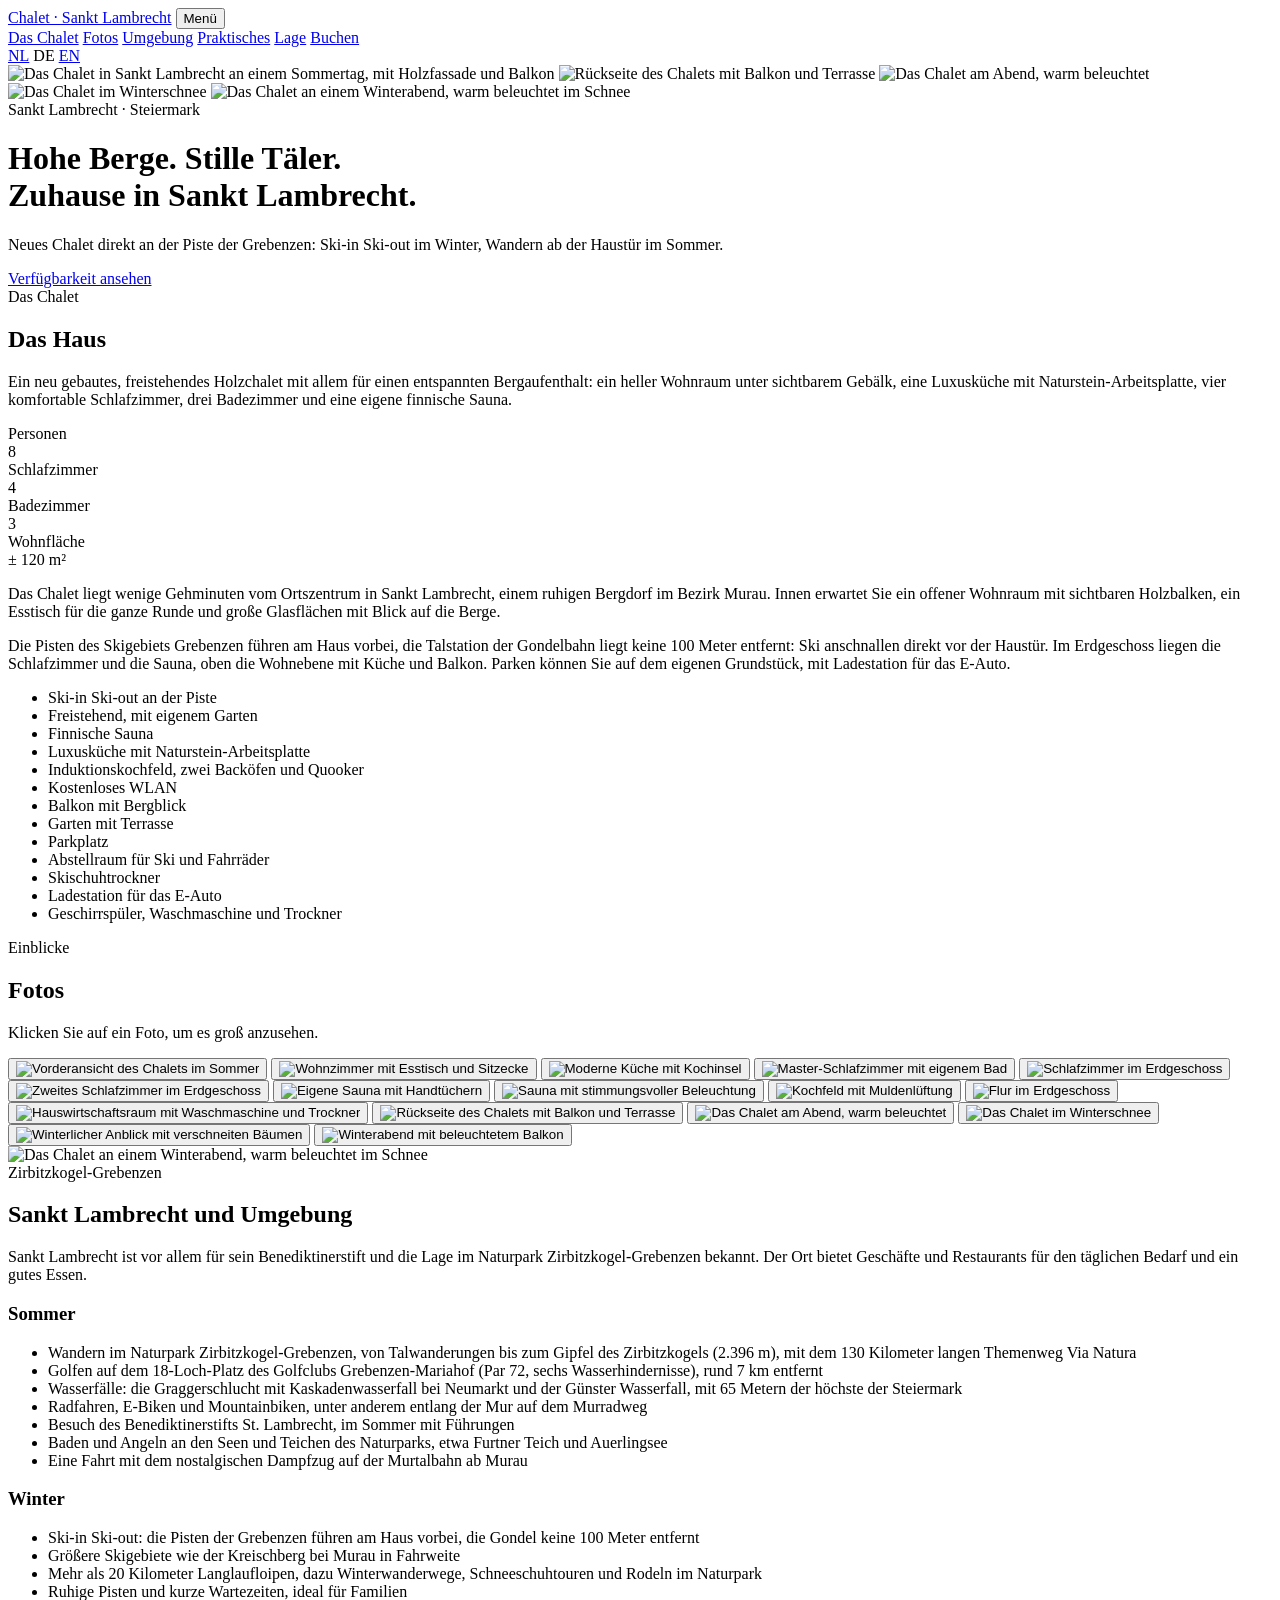
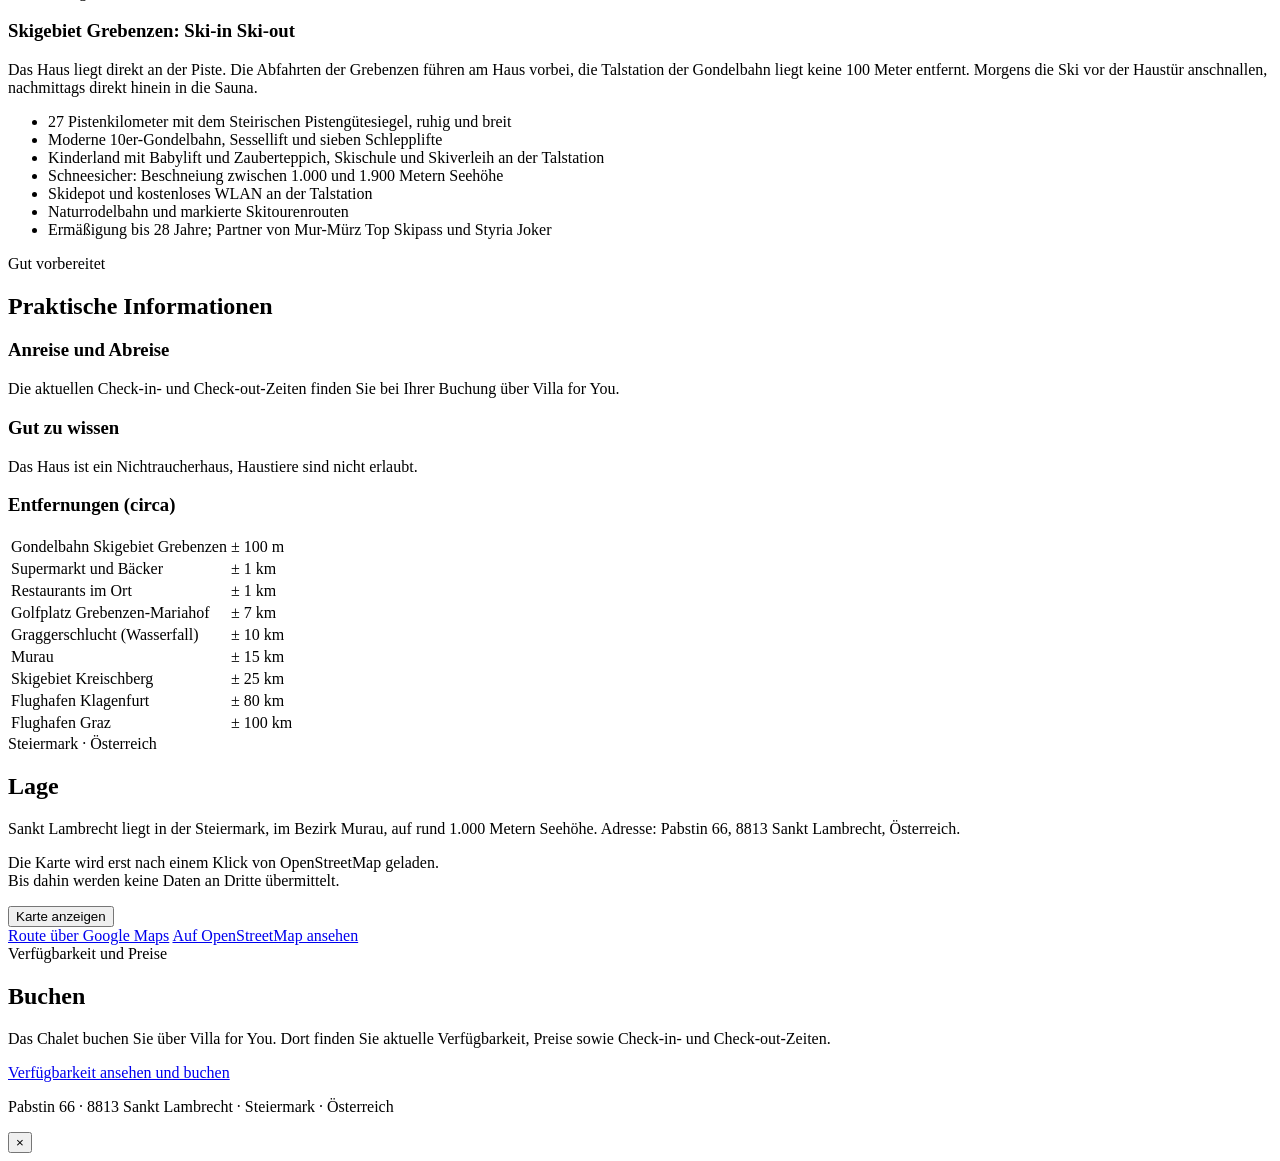
==== de.html @ c9d805e6 "Add files via upload" ====
<!DOCTYPE html>
<html lang="de">
<head>
<meta charset="UTF-8">
<meta name="viewport" content="width=device-width, initial-scale=1.0">
<title>Ferienchalet in Sankt Lambrecht – Steiermark, Österreich</title>
<meta name="description" content="Neues freistehendes Chalet für 8 Personen in Sankt Lambrecht, mit finnischer Sauna und Ski-in Ski-out am Skigebiet Grebenzen. Fotos ansehen und buchen.">
<!-- Vervang bij livegang de relatieve hreflang-URL's door volledige URL's, bijv. https://www.jouwdomein.nl/index.html -->
<link rel="alternate" hreflang="nl" href="index.html">
<link rel="alternate" hreflang="de" href="de.html">
<link rel="alternate" hreflang="en" href="en.html">
<link rel="alternate" hreflang="x-default" href="index.html">
<link rel="icon" type="image/svg+xml" href="assets/img/favicon.svg">
<link rel="stylesheet" href="assets/style.css">
</head>
<body>

<header class="site-header">
  <div class="nav-bar">
    <a class="brand" href="#top">Chalet · Sankt Lambrecht</a>
    <button class="menu-toggle" aria-expanded="false" aria-controls="hoofdnav" aria-label="Menü">Menü</button>
    <nav class="main-nav" id="hoofdnav">
      <a href="#woning">Das Chalet</a>
      <a href="#fotos">Fotos</a>
      <a href="#omgeving">Umgebung</a>
      <a href="#praktisch">Praktisches</a>
      <a href="#locatie">Lage</a>
      <a href="#contact">Buchen</a>
      <div class="lang-switch" role="group" aria-label="Sprachauswahl">
        <a href="index.html" lang="nl" hreflang="nl">NL</a>
        <span aria-current="page">DE</span>
        <a href="en.html" lang="en" hreflang="en">EN</a>
      </div>
    </nav>
  </div>
</header>

<div class="hero" id="top">
  <div class="hero-slides">
    <img class="hero-img actief" src="assets/img/hero.jpg" alt="Das Chalet in Sankt Lambrecht an einem Sommertag, mit Holzfassade und Balkon">
    <img class="hero-img" src="assets/img/aanzicht-3.jpg" alt="Rückseite des Chalets mit Balkon und Terrasse" loading="lazy">
    <img class="hero-img" src="assets/img/aanzicht-nacht-2.jpg" alt="Das Chalet am Abend, warm beleuchtet" loading="lazy">
    <img class="hero-img" src="assets/img/winter-dag-2.jpg" alt="Das Chalet im Winterschnee" loading="lazy">
    <img class="hero-img" src="assets/img/winter-nacht-2.jpg" alt="Das Chalet an einem Winterabend, warm beleuchtet im Schnee" loading="lazy">
  </div>
  <div class="hero-overlay">
    <div class="inner">
      <span class="eyebrow">Sankt Lambrecht · Steiermark</span>
      <h1>Hohe Berge. Stille Täler.<br>Zuhause in Sankt Lambrecht.</h1>
      <p>Neues Chalet direkt an der Piste der Grebenzen: Ski-in Ski-out im Winter, Wandern ab der Haustür im Sommer.</p>
      <a class="knop" href="#contact">Verfügbarkeit ansehen</a>
    </div>
  </div>
</div>

<section id="woning">
  <div class="container">
    <span class="eyebrow">Das Chalet</span>
    <h2>Das Haus</h2>
    <p class="sectie-intro">Ein neu gebautes, freistehendes Holzchalet mit allem für einen entspannten Bergaufenthalt: ein heller Wohnraum unter sichtbarem Gebälk, eine Luxusküche mit Naturstein-Arbeitsplatte, vier komfortable Schlafzimmer, drei Badezimmer und eine eigene finnische Sauna.</p>

    <div class="kenmerken">
      <div class="kenmerk"><span class="label">Personen</span><div class="waarde">8</div></div>
      <div class="kenmerk"><span class="label">Schlafzimmer</span><div class="waarde">4</div></div>
      <div class="kenmerk"><span class="label">Badezimmer</span><div class="waarde">3</div></div>
      <div class="kenmerk"><span class="label">Wohnfläche</span><div class="waarde">± 120 m²</div></div>
    </div>

    <div class="twee-kolommen">
      <div>
        <p>Das Chalet liegt wenige Gehminuten vom Ortszentrum in Sankt Lambrecht, einem ruhigen Bergdorf im Bezirk Murau. Innen erwartet Sie ein offener Wohnraum mit sichtbaren Holzbalken, ein Esstisch für die ganze Runde und große Glasflächen mit Blick auf die Berge.</p>
        <p style="margin-top:14px;">Die Pisten des Skigebiets Grebenzen führen am Haus vorbei, die Talstation der Gondelbahn liegt keine 100 Meter entfernt: Ski anschnallen direkt vor der Haustür. Im Erdgeschoss liegen die Schlafzimmer und die Sauna, oben die Wohnebene mit Küche und Balkon. Parken können Sie auf dem eigenen Grundstück, mit Ladestation für das E-Auto.</p>
      </div>
      <div>
        <ul class="voorzieningen">
          <li>Ski-in Ski-out an der Piste</li>
          <li>Freistehend, mit eigenem Garten</li>
          <li>Finnische Sauna</li>
          <li>Luxusküche mit Naturstein-Arbeitsplatte</li>
          <li>Induktionskochfeld, zwei Backöfen und Quooker</li>
          <li>Kostenloses WLAN</li>
          <li>Balkon mit Bergblick</li>
          <li>Garten mit Terrasse</li>
          <li>Parkplatz</li>
          <li>Abstellraum für Ski und Fahrräder</li>
          <li>Skischuhtrockner</li>
          <li>Ladestation für das E-Auto</li>
          <li>Geschirrspüler, Waschmaschine und Trockner</li>
        </ul>
      </div>
    </div>
  </div>
</section>

<section id="fotos">
  <div class="container">
    <span class="eyebrow">Einblicke</span>
    <h2>Fotos</h2>
    <p class="sectie-intro">Klicken Sie auf ein Foto, um es groß anzusehen.</p>
    <div class="galerij">
      <button class="foto" type="button"><img src="assets/img/aanzicht-1.jpg" alt="Vorderansicht des Chalets im Sommer" loading="lazy"></button>
      <button class="foto" type="button"><img src="assets/img/woonkamer.jpg" alt="Wohnzimmer mit Esstisch und Sitzecke" loading="lazy"></button>
      <button class="foto" type="button"><img src="assets/img/keuken-1.jpg" alt="Moderne Küche mit Kochinsel" loading="lazy"></button>
      <button class="foto" type="button"><img src="assets/img/master-bedroom.jpg" alt="Master-Schlafzimmer mit eigenem Bad" loading="lazy"></button>
      <button class="foto" type="button"><img src="assets/img/slaapkamer-2.jpg" alt="Schlafzimmer im Erdgeschoss" loading="lazy"></button>
      <button class="foto" type="button"><img src="assets/img/slaapkamer-4.jpg" alt="Zweites Schlafzimmer im Erdgeschoss" loading="lazy"></button>
      <button class="foto staand" type="button"><img src="assets/img/sauna-1.jpg" alt="Eigene Sauna mit Handtüchern" loading="lazy"></button>
      <button class="foto staand" type="button"><img src="assets/img/sauna-2.jpg" alt="Sauna mit stimmungsvoller Beleuchtung" loading="lazy"></button>
      <button class="foto" type="button"><img src="assets/img/keuken-2.jpg" alt="Kochfeld mit Muldenlüftung" loading="lazy"></button>
      <button class="foto staand" type="button"><img src="assets/img/hal.jpg" alt="Flur im Erdgeschoss" loading="lazy"></button>
      <button class="foto staand" type="button"><img src="assets/img/bijkeuken.jpg" alt="Hauswirtschaftsraum mit Waschmaschine und Trockner" loading="lazy"></button>
      <button class="foto" type="button"><img src="assets/img/aanzicht-3.jpg" alt="Rückseite des Chalets mit Balkon und Terrasse" loading="lazy"></button>
      <button class="foto" type="button"><img src="assets/img/aanzicht-nacht-2.jpg" alt="Das Chalet am Abend, warm beleuchtet" loading="lazy"></button>
      <button class="foto" type="button"><img src="assets/img/winter-dag-1.jpg" alt="Das Chalet im Winterschnee" loading="lazy"></button>
      <button class="foto" type="button"><img src="assets/img/winter-dag-2.jpg" alt="Winterlicher Anblick mit verschneiten Bäumen" loading="lazy"></button>
      <button class="foto" type="button"><img src="assets/img/winter-nacht-1.jpg" alt="Winterabend mit beleuchtetem Balkon" loading="lazy"></button>
    </div>
  </div>
</section>

<div class="fotoband">
  <img src="assets/img/winter-nacht-2.jpg" alt="Das Chalet an einem Winterabend, warm beleuchtet im Schnee" loading="lazy">
</div>

<section id="omgeving">
  <div class="container">
    <span class="eyebrow">Zirbitzkogel-Grebenzen</span>
    <h2>Sankt Lambrecht und Umgebung</h2>
    <p class="sectie-intro">Sankt Lambrecht ist vor allem für sein Benediktinerstift und die Lage im Naturpark Zirbitzkogel-Grebenzen bekannt. Der Ort bietet Geschäfte und Restaurants für den täglichen Bedarf und ein gutes Essen.</p>

    <div class="seizoenen">
      <div class="seizoen">
        <h3>Sommer</h3>
        <ul>
          <li>Wandern im Naturpark Zirbitzkogel-Grebenzen, von Talwanderungen bis zum Gipfel des Zirbitzkogels (2.396 m), mit dem 130 Kilometer langen Themenweg Via Natura</li>
          <li>Golfen auf dem 18-Loch-Platz des Golfclubs Grebenzen-Mariahof (Par 72, sechs Wasserhindernisse), rund 7 km entfernt</li>
          <li>Wasserfälle: die Graggerschlucht mit Kaskadenwasserfall bei Neumarkt und der Günster Wasserfall, mit 65 Metern der höchste der Steiermark</li>
          <li>Radfahren, E-Biken und Mountainbiken, unter anderem entlang der Mur auf dem Murradweg</li>
          <li>Besuch des Benediktinerstifts St. Lambrecht, im Sommer mit Führungen</li>
          <li>Baden und Angeln an den Seen und Teichen des Naturparks, etwa Furtner Teich und Auerlingsee</li>
          <li>Eine Fahrt mit dem nostalgischen Dampfzug auf der Murtalbahn ab Murau</li>
        </ul>
      </div>
      <div class="seizoen">
        <h3>Winter</h3>
        <ul>
          <li>Ski-in Ski-out: die Pisten der Grebenzen führen am Haus vorbei, die Gondel keine 100 Meter entfernt</li>
          <li>Größere Skigebiete wie der Kreischberg bei Murau in Fahrweite</li>
          <li>Mehr als 20 Kilometer Langlaufloipen, dazu Winterwanderwege, Schneeschuhtouren und Rodeln im Naturpark</li>
          <li>Ruhige Pisten und kurze Wartezeiten, ideal für Familien</li>
        </ul>
      </div>
      <div class="seizoen breed">
        <h3>Skigebiet Grebenzen: Ski-in Ski-out</h3>
        <p class="ski-intro">Das Haus liegt direkt an der Piste. Die Abfahrten der Grebenzen führen am Haus vorbei, die Talstation der Gondelbahn liegt keine 100 Meter entfernt. Morgens die Ski vor der Haustür anschnallen, nachmittags direkt hinein in die Sauna.</p>
        <ul>
          <li>27 Pistenkilometer mit dem Steirischen Pistengütesiegel, ruhig und breit</li>
          <li>Moderne 10er-Gondelbahn, Sessellift und sieben Schlepplifte</li>
          <li>Kinderland mit Babylift und Zauberteppich, Skischule und Skiverleih an der Talstation</li>
          <li>Schneesicher: Beschneiung zwischen 1.000 und 1.900 Metern Seehöhe</li>
          <li>Skidepot und kostenloses WLAN an der Talstation</li>
          <li>Naturrodelbahn und markierte Skitourenrouten</li>
          <li>Ermäßigung bis 28 Jahre; Partner von Mur-Mürz Top Skipass und Styria Joker</li>
        </ul>
      </div>
    </div>
  </div>
</section>

<section id="praktisch">
  <div class="container">
    <span class="eyebrow">Gut vorbereitet</span>
    <h2>Praktische Informationen</h2>

    <div class="twee-kolommen">
      <div>
        <div class="praktisch-blok">
          <h3>Anreise und Abreise</h3>
          <p>Die aktuellen Check-in- und Check-out-Zeiten finden Sie bei Ihrer Buchung über Villa for You.</p>
        </div>
        <div class="praktisch-blok">
          <h3>Gut zu wissen</h3>
          <p>Das Haus ist ein Nichtraucherhaus, Haustiere sind nicht erlaubt.</p>
        </div>
      </div>
      <div>
        <h3 class="afstanden-titel">Entfernungen (circa)</h3>
        <table class="afstanden">
          <tr><td>Gondelbahn Skigebiet Grebenzen</td><td>± 100 m</td></tr>
          <tr><td>Supermarkt und Bäcker</td><td>± 1 km</td></tr>
          <tr><td>Restaurants im Ort</td><td>± 1 km</td></tr>
          <tr><td>Golfplatz Grebenzen-Mariahof</td><td>± 7 km</td></tr>
          <tr><td>Graggerschlucht (Wasserfall)</td><td>± 10 km</td></tr>
          <tr><td>Murau</td><td>± 15 km</td></tr>
          <tr><td>Skigebiet Kreischberg</td><td>± 25 km</td></tr>
          <tr><td>Flughafen Klagenfurt</td><td>± 80 km</td></tr>
          <tr><td>Flughafen Graz</td><td>± 100 km</td></tr>
        </table>
      </div>
    </div>
  </div>
</section>

<section id="locatie">
  <div class="container">
    <span class="eyebrow">Steiermark · Österreich</span>
    <h2>Lage</h2>
    <p class="sectie-intro">Sankt Lambrecht liegt in der Steiermark, im Bezirk Murau, auf rund 1.000 Metern Seehöhe. Adresse: Pabstin 66, 8813 Sankt Lambrecht, Österreich.</p>
    <div class="kaart-wrap">
      <div class="kaart-placeholder">
        <p>Die Karte wird erst nach einem Klick von OpenStreetMap geladen.<br>Bis dahin werden keine Daten an Dritte übermittelt.</p>
        <button class="knop" id="laad-kaart" type="button">Karte anzeigen</button>
      </div>
    </div>
    <div class="route-links">
      <a href="https://www.google.com/maps/dir/?api=1&destination=Pabstin+66,+8813+Sankt+Lambrecht,+%C3%96sterreich" target="_blank" rel="noopener">Route über Google Maps</a>
      <a href="https://www.openstreetmap.org/?mlat=47.074375&mlon=14.313222#map=16/47.07437/14.31322" target="_blank" rel="noopener">Auf OpenStreetMap ansehen</a>
    </div>
  </div>
</section>

<section id="contact">
  <div class="container">
    <div class="contact-kaart">
      <div>
        <span class="eyebrow">Verfügbarkeit und Preise</span>
        <h2>Buchen</h2>
        <p style="margin-top:8px;">Das Chalet buchen Sie über Villa for You. Dort finden Sie aktuelle Verfügbarkeit, Preise sowie Check-in- und Check-out-Zeiten.</p>
      </div>
      <div class="boek-kolom">
        <a class="knop" href="http://www.villaforyou.com/ho-20108/AT.8813.41" target="_blank" rel="noopener">Verfügbarkeit ansehen und buchen</a>
      </div>
    </div>
  </div>
</section>

<footer>
  <div class="container">
    <p>Pabstin 66 · 8813 Sankt Lambrecht · Steiermark · Österreich</p>
  </div>
</footer>

<div class="lightbox" id="lightbox" role="dialog" aria-modal="true" aria-label="Fotoansicht">
  <button class="sluit" type="button" aria-label="Schließen">×</button>
  <img src="" alt="">
  <div class="bijschrift"></div>
</div>

<script src="assets/script.js"></script>
</body>
</html>
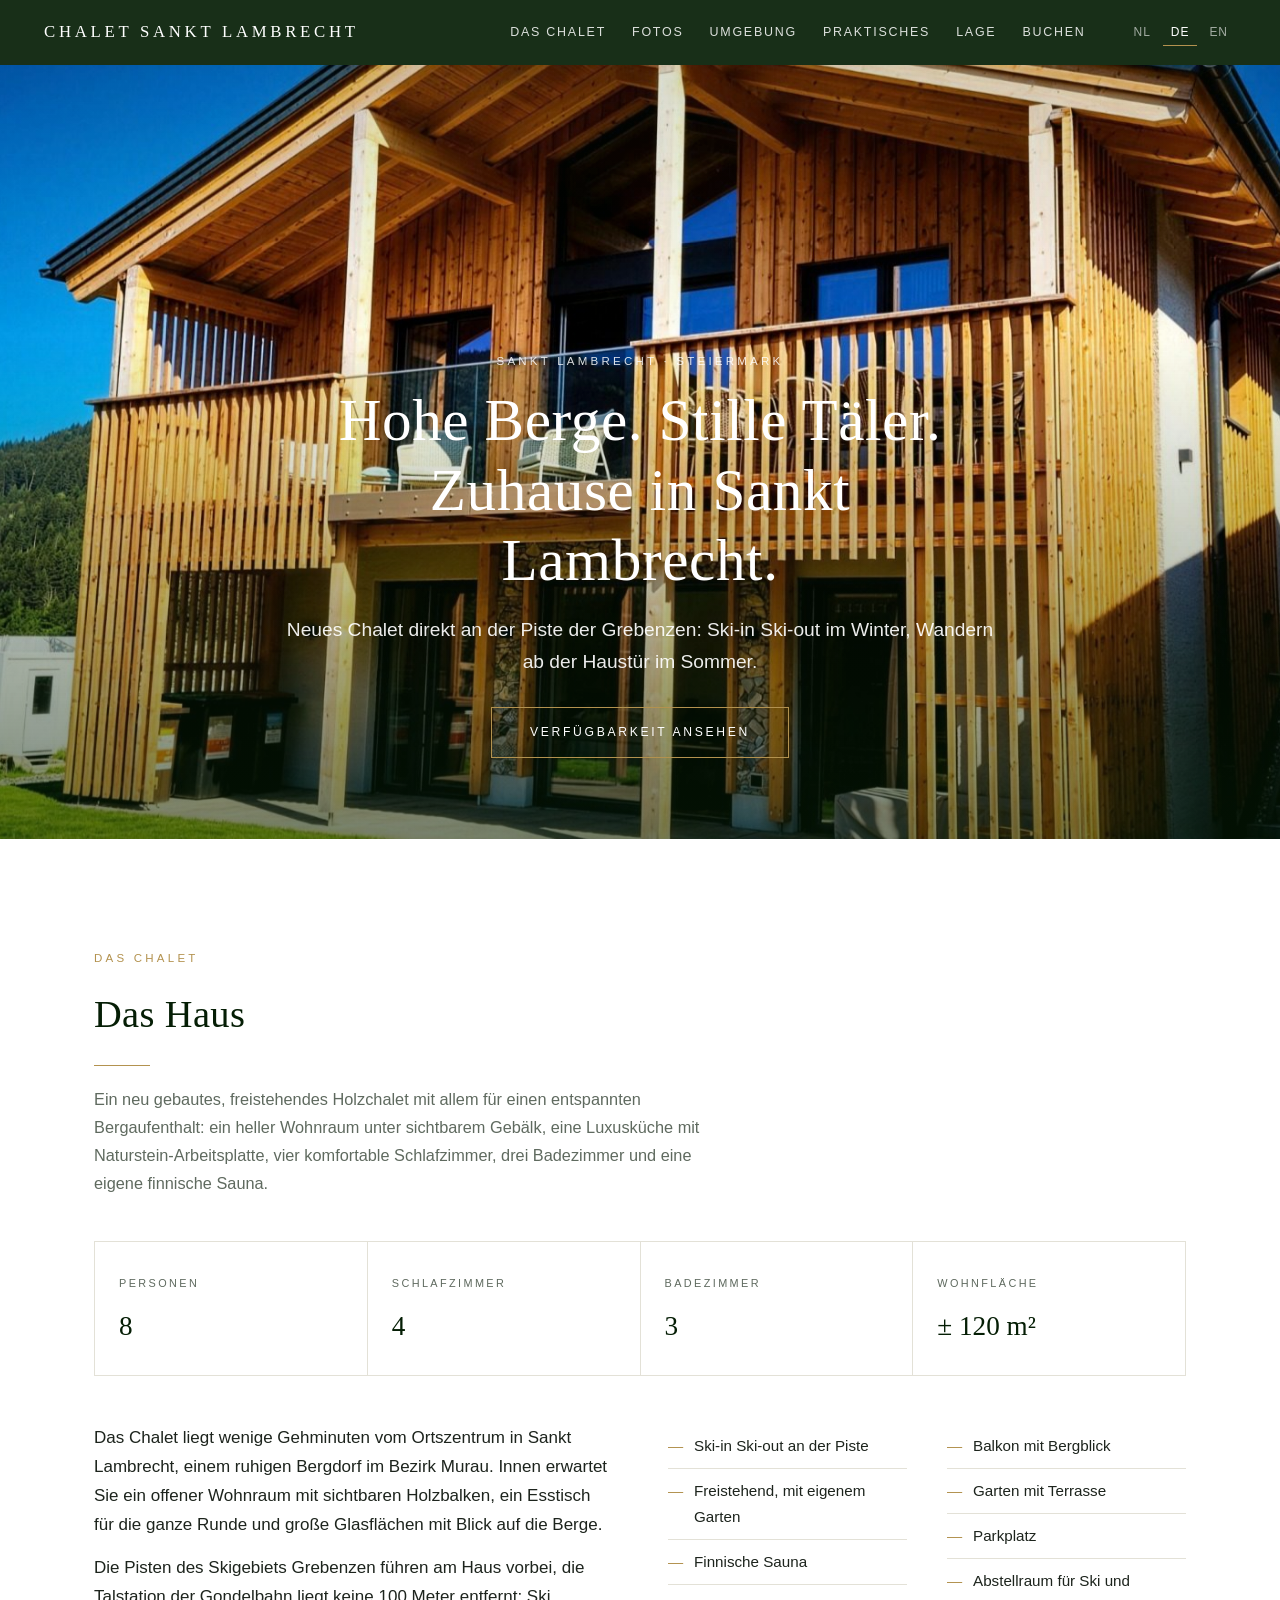
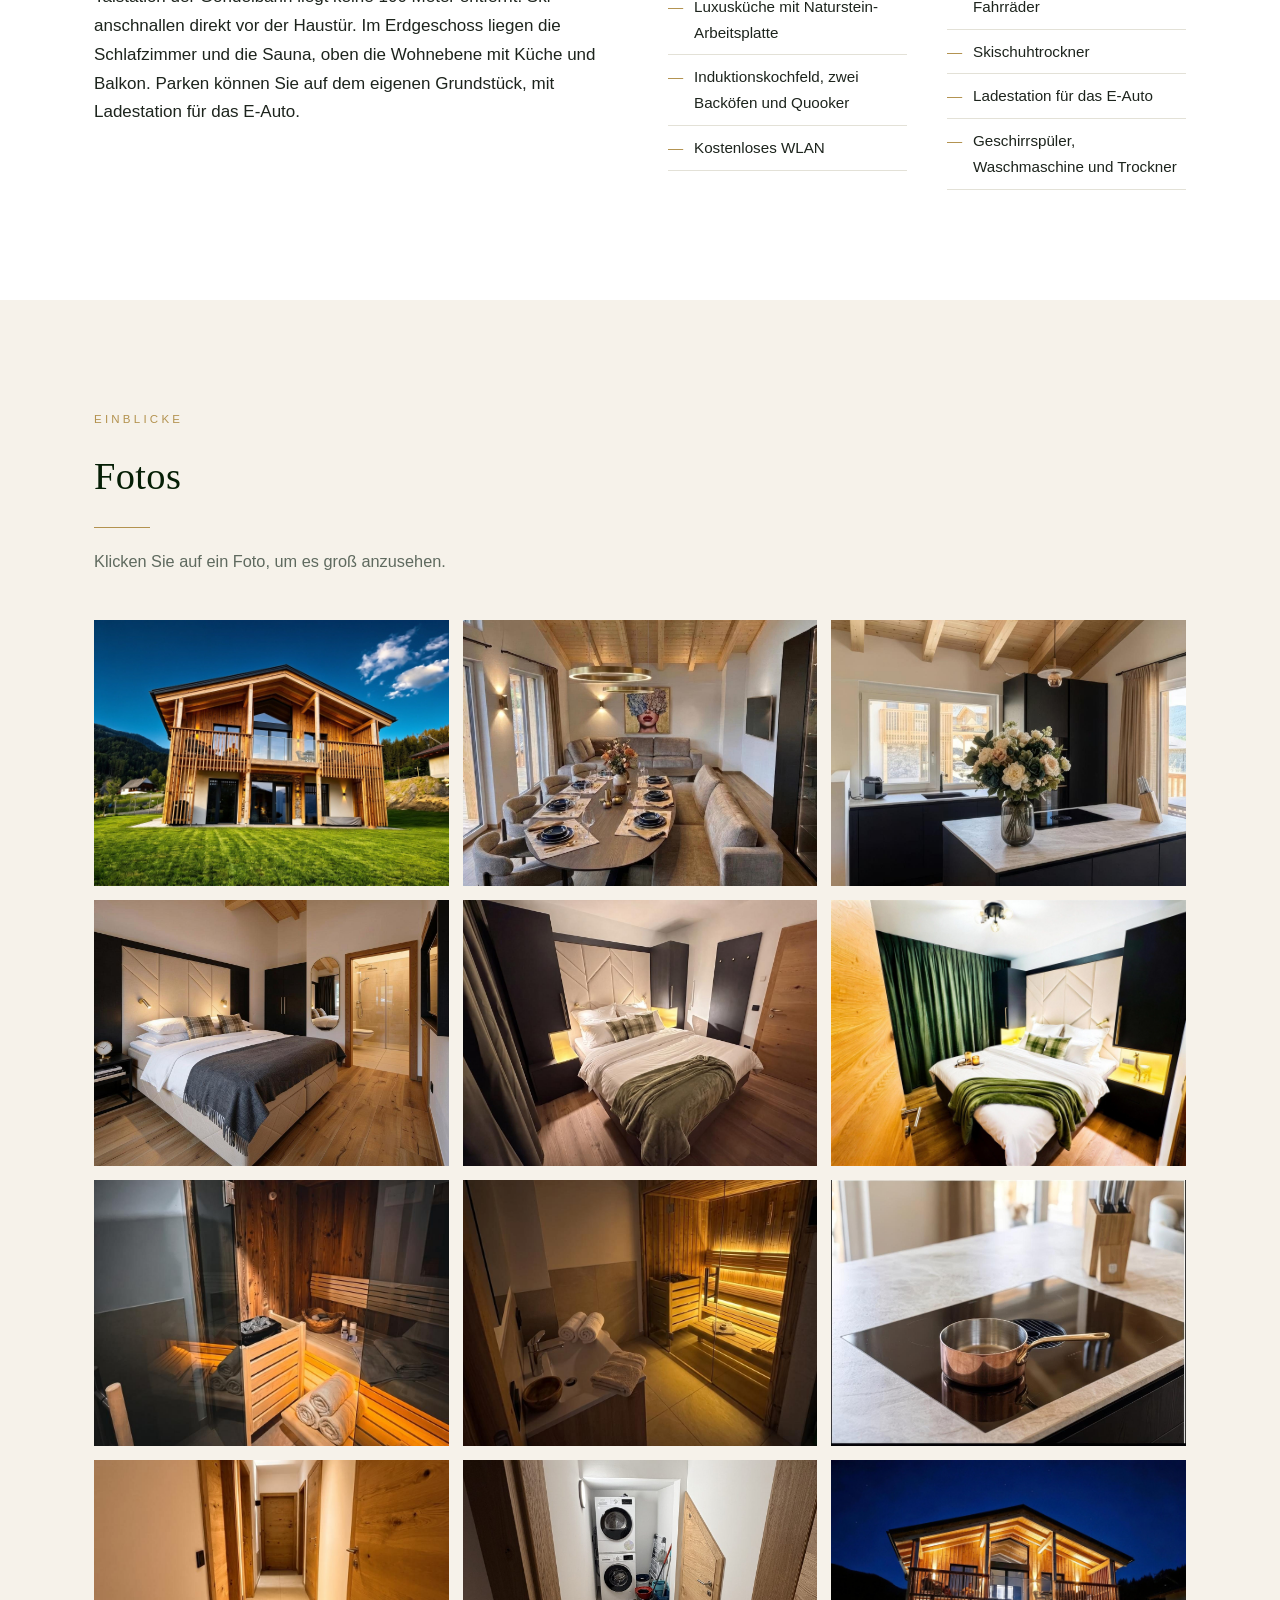
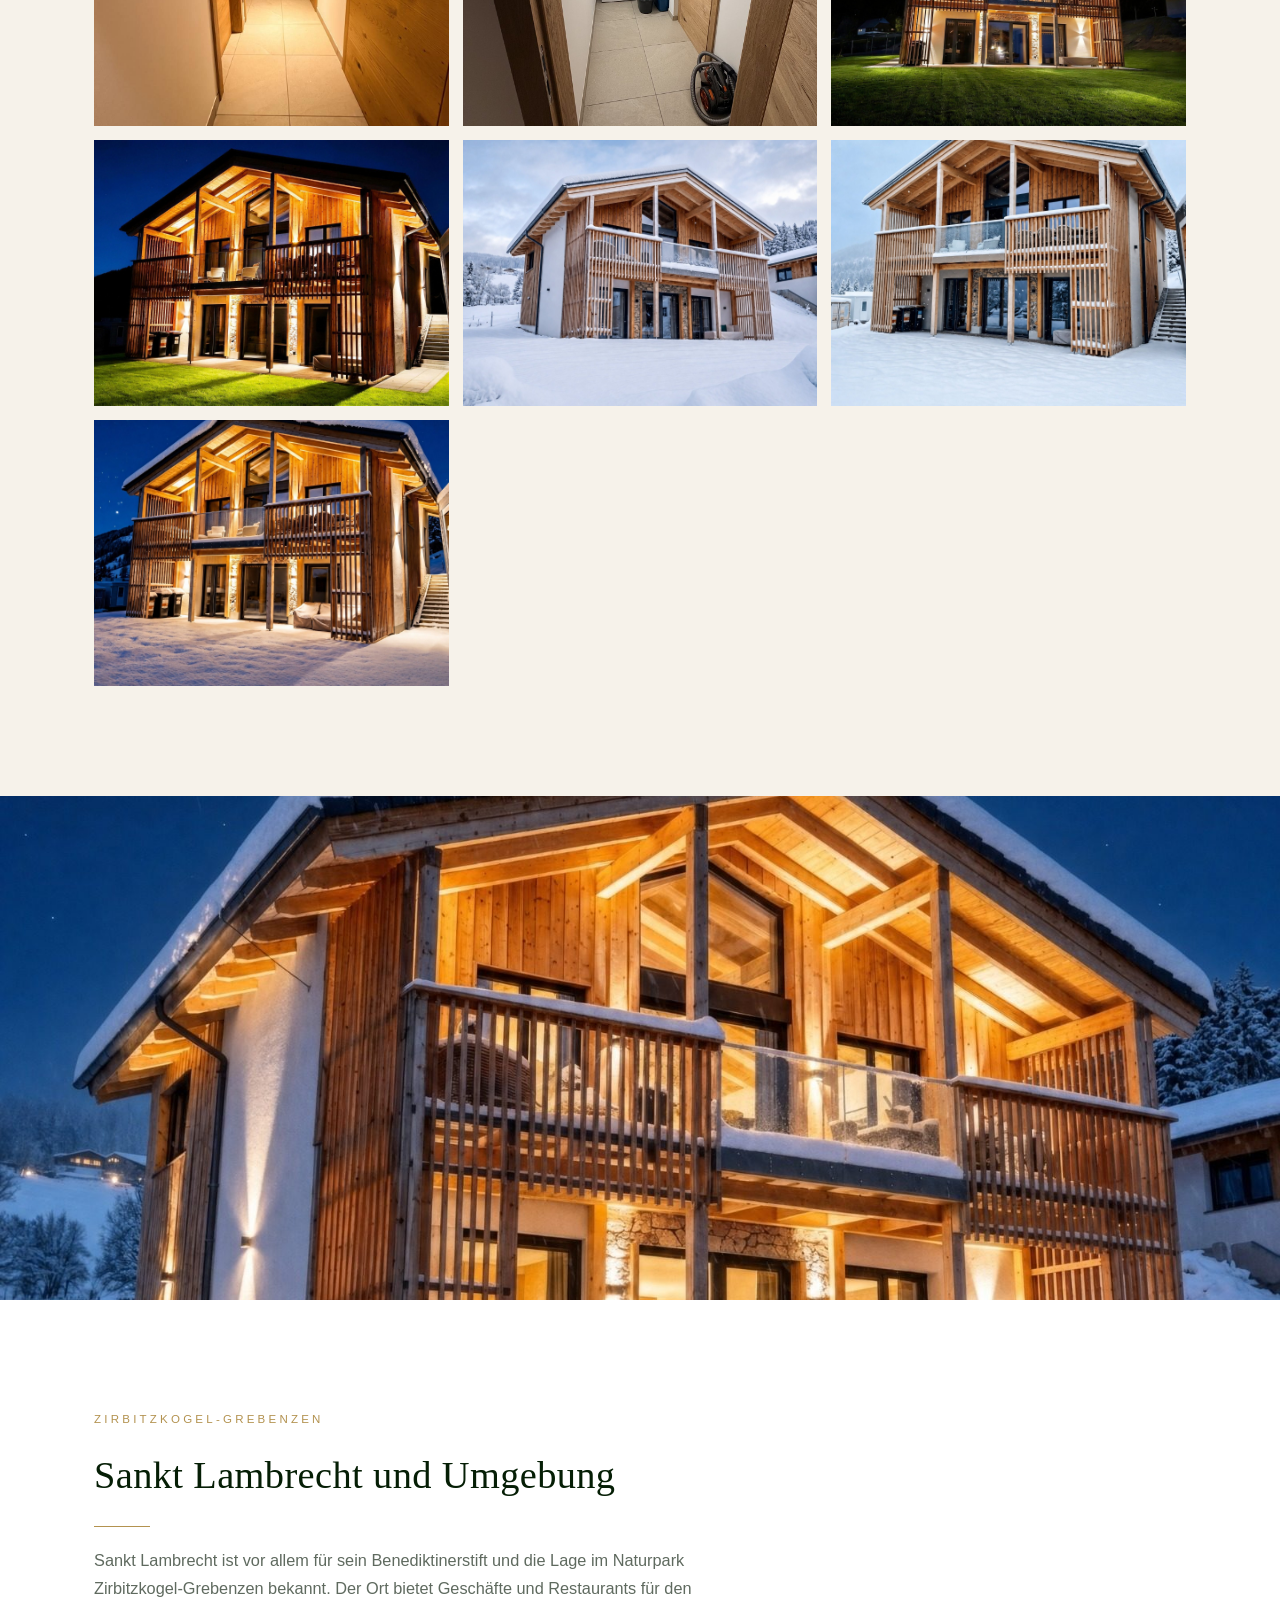
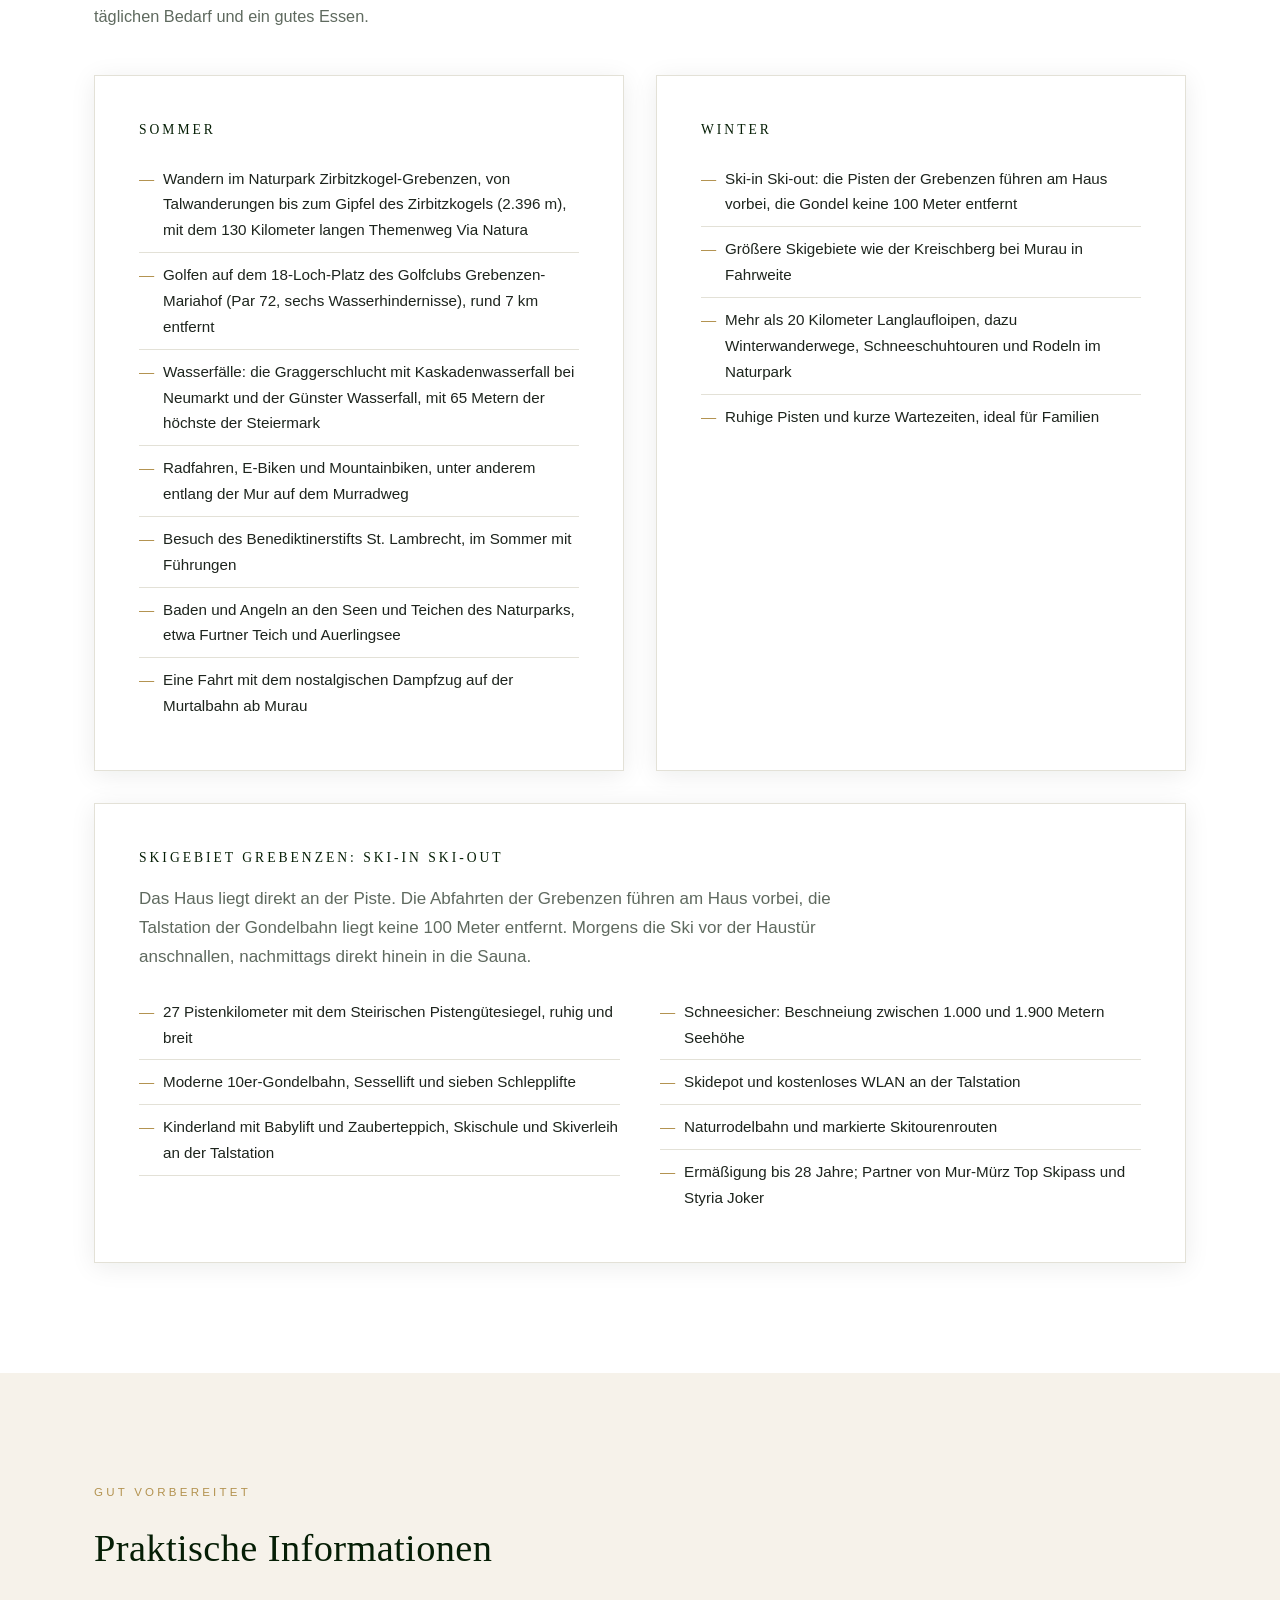
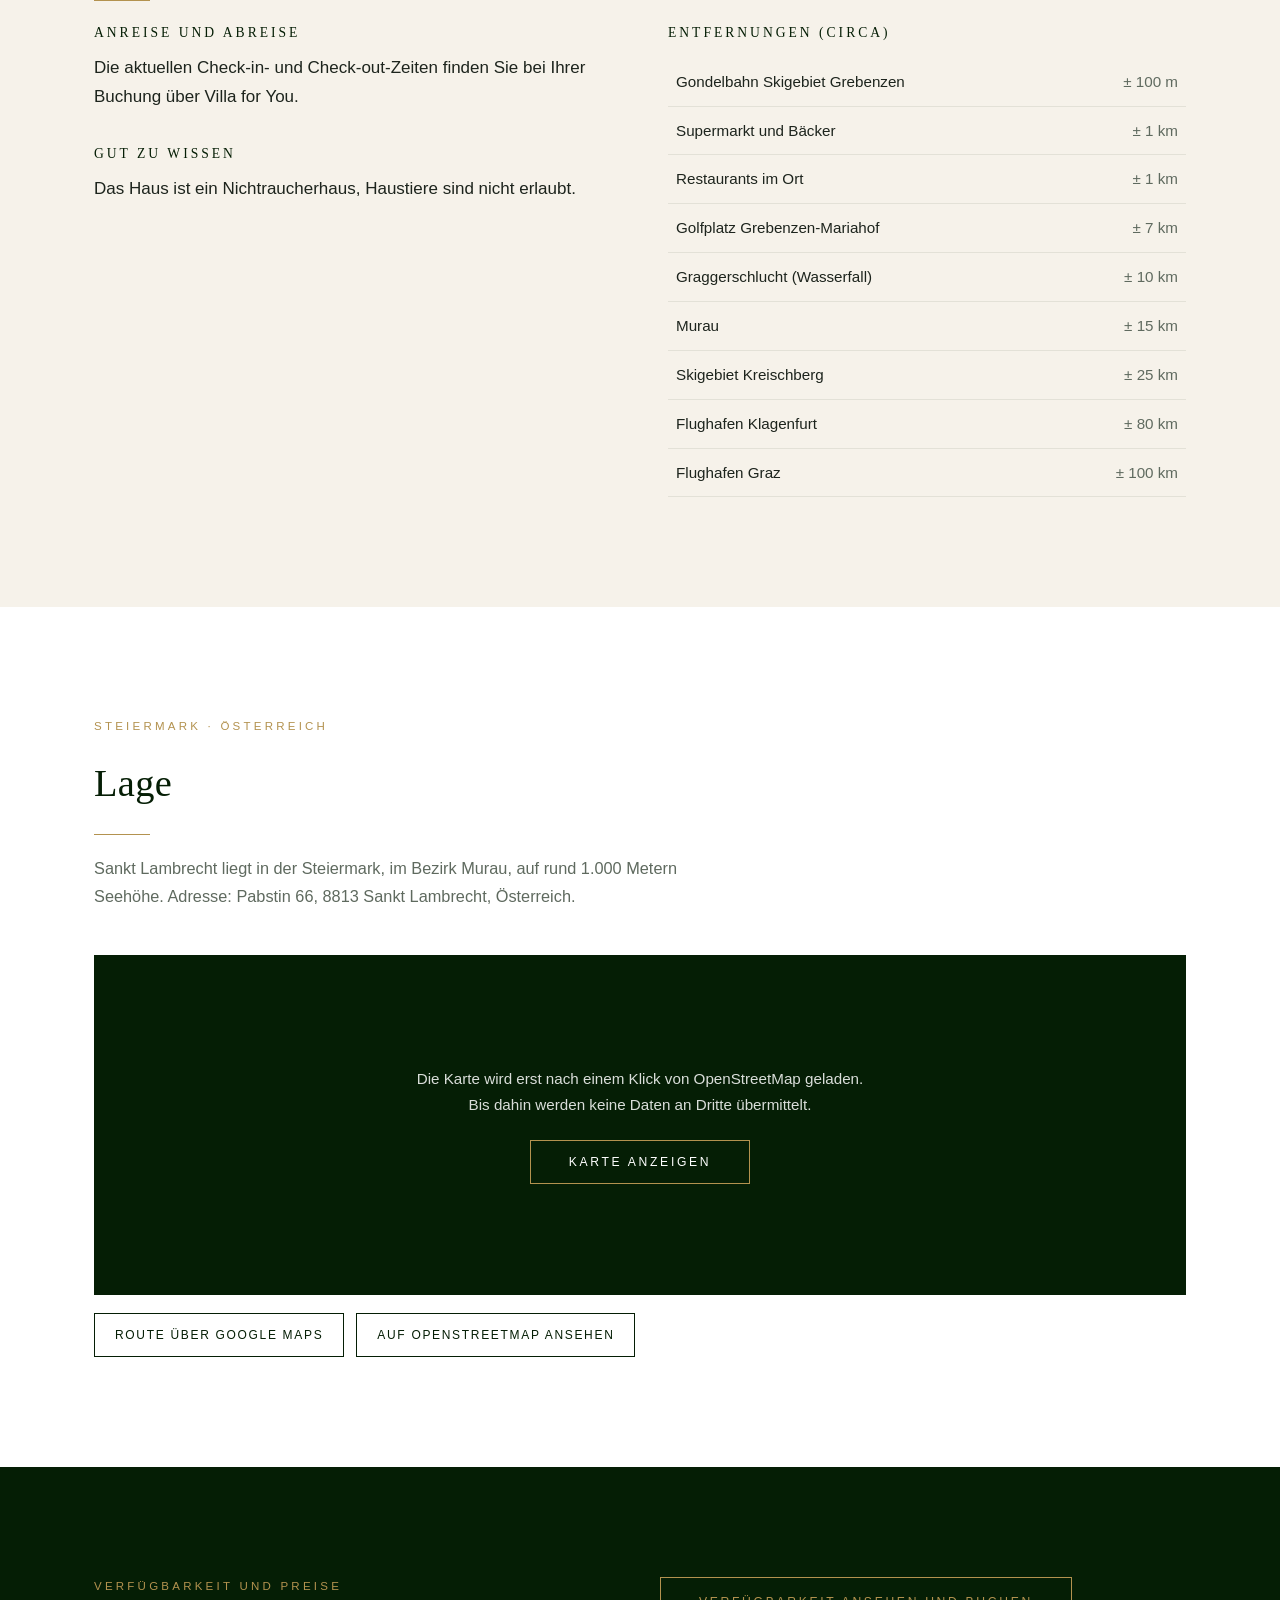
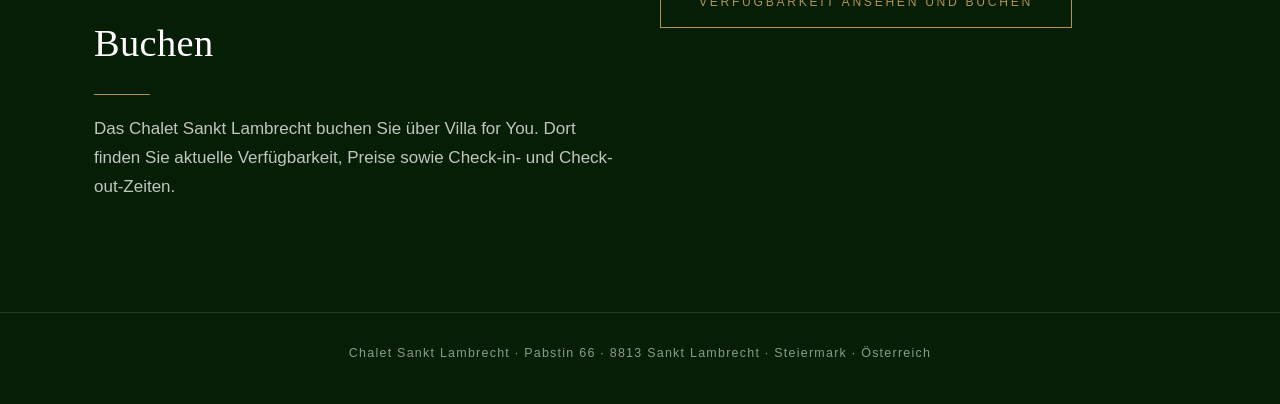
==== commit a9845e5b: "Add files via upload" ====
--- a/de.html
+++ b/de.html
@@ -3,13 +3,13 @@
 <head>
 <meta charset="UTF-8">
 <meta name="viewport" content="width=device-width, initial-scale=1.0">
-<title>Ferienchalet in Sankt Lambrecht – Steiermark, Österreich</title>
-<meta name="description" content="Neues freistehendes Chalet für 8 Personen in Sankt Lambrecht, mit finnischer Sauna und Ski-in Ski-out am Skigebiet Grebenzen. Fotos ansehen und buchen.">
-<!-- Vervang bij livegang de relatieve hreflang-URL's door volledige URL's, bijv. https://www.jouwdomein.nl/index.html -->
-<link rel="alternate" hreflang="nl" href="index.html">
-<link rel="alternate" hreflang="de" href="de.html">
-<link rel="alternate" hreflang="en" href="en.html">
-<link rel="alternate" hreflang="x-default" href="index.html">
+<title>Chalet Sankt Lambrecht – Ferienchalet in der Steiermark, Österreich</title>
+<meta name="description" content="Chalet Sankt Lambrecht: neues freistehendes Chalet für 8 Personen, mit finnischer Sauna und Ski-in Ski-out am Skigebiet Grebenzen. Fotos ansehen und buchen.">
+<link rel="canonical" href="https://chalet-sanktlambrecht.com/de.html">
+<link rel="alternate" hreflang="nl" href="https://chalet-sanktlambrecht.com/">
+<link rel="alternate" hreflang="de" href="https://chalet-sanktlambrecht.com/de.html">
+<link rel="alternate" hreflang="en" href="https://chalet-sanktlambrecht.com/en.html">
+<link rel="alternate" hreflang="x-default" href="https://chalet-sanktlambrecht.com/">
 <link rel="icon" type="image/svg+xml" href="assets/img/favicon.svg">
 <link rel="stylesheet" href="assets/style.css">
 </head>
@@ -17,7 +17,7 @@
 
 <header class="site-header">
   <div class="nav-bar">
-    <a class="brand" href="#top">Chalet · Sankt Lambrecht</a>
+    <a class="brand" href="#top">Chalet Sankt Lambrecht</a>
     <button class="menu-toggle" aria-expanded="false" aria-controls="hoofdnav" aria-label="Menü">Menü</button>
     <nav class="main-nav" id="hoofdnav">
       <a href="#woning">Das Chalet</a>
@@ -225,7 +225,7 @@
       <div>
         <span class="eyebrow">Verfügbarkeit und Preise</span>
         <h2>Buchen</h2>
-        <p style="margin-top:8px;">Das Chalet buchen Sie über Villa for You. Dort finden Sie aktuelle Verfügbarkeit, Preise sowie Check-in- und Check-out-Zeiten.</p>
+        <p style="margin-top:8px;">Das Chalet Sankt Lambrecht buchen Sie über Villa for You. Dort finden Sie aktuelle Verfügbarkeit, Preise sowie Check-in- und Check-out-Zeiten.</p>
       </div>
       <div class="boek-kolom">
         <a class="knop" href="http://www.villaforyou.com/ho-20108/AT.8813.41" target="_blank" rel="noopener">Verfügbarkeit ansehen und buchen</a>
@@ -236,7 +236,7 @@
 
 <footer>
   <div class="container">
-    <p>Pabstin 66 · 8813 Sankt Lambrecht · Steiermark · Österreich</p>
+    <p>Chalet Sankt Lambrecht · Pabstin 66 · 8813 Sankt Lambrecht · Steiermark · Österreich</p>
   </div>
 </footer>
 
--- a/assets/style.css
+++ b/assets/style.css
@@ -0,0 +1,306 @@
+/* Vakantiewoning Sankt Lambrecht — stylesheet
+   Look & feel geïnspireerd op moderne alpine resortwebsites:
+   donker bosgroen, veel witruimte, rustige sans-serif typografie, grote fotovlakken. */
+
+:root {
+  --groen-donker: #051e05;
+  --groen: #123a1c;
+  --groen-zacht: #2e5c3a;
+  --creme: #f6f2ea;
+  --wit: #ffffff;
+  --tekst: #1d241d;
+  --tekst-licht: #5f6a5f;
+  --goud: #b3924f;
+  --rand: #e3e1d7;
+  --schaduw: 0 4px 24px rgba(5, 30, 5, 0.08);
+}
+
+* { margin: 0; padding: 0; box-sizing: border-box; }
+
+html { scroll-behavior: smooth; }
+
+body {
+  font-family: 'Helvetica Neue', Helvetica, Arial, sans-serif;
+  color: var(--tekst);
+  background: var(--wit);
+  line-height: 1.7;
+  font-size: 17px;
+  font-weight: 300;
+}
+
+img { max-width: 100%; display: block; }
+
+.container { max-width: 1140px; margin: 0 auto; padding: 0 24px; }
+
+h1, h2, h3 { font-family: 'Playfair Display', 'Didot', Georgia, 'Times New Roman', serif; font-weight: 400; letter-spacing: 0.01em; }
+
+/* Eyebrow: klein kapitaallabel boven koppen */
+.eyebrow {
+  display: block;
+  font-size: 0.72rem;
+  text-transform: uppercase;
+  letter-spacing: 0.28em;
+  color: var(--goud);
+  margin-bottom: 14px;
+  font-weight: 400;
+}
+
+/* ---------- Navigatie ---------- */
+header.site-header {
+  position: sticky; top: 0; z-index: 50;
+  background: rgba(5, 30, 5, 0.92);
+  backdrop-filter: blur(8px);
+}
+.nav-bar {
+  display: flex; align-items: center; justify-content: space-between;
+  max-width: 1240px; margin: 0 auto; padding: 18px 24px;
+}
+.brand {
+  font-family: 'Playfair Display', 'Didot', Georgia, 'Times New Roman', serif;
+  font-size: 1.05rem; color: var(--wit); text-decoration: none;
+  text-transform: uppercase; letter-spacing: 0.22em; font-weight: 400;
+}
+.brand .vulin { color: var(--groen-donker); }
+nav.main-nav { display: flex; align-items: center; gap: 26px; }
+nav.main-nav > a {
+  color: rgba(255,255,255,0.85); text-decoration: none; font-size: 0.78rem;
+  text-transform: uppercase; letter-spacing: 0.14em; font-weight: 400;
+  transition: color 0.2s;
+}
+nav.main-nav > a:hover { color: var(--goud); }
+.lang-switch {
+  display: flex; gap: 4px; margin-left: 14px; font-size: 0.75rem; letter-spacing: 0.08em;
+}
+.lang-switch a, .lang-switch span {
+  padding: 3px 8px; text-decoration: none; color: rgba(255,255,255,0.6);
+  border-bottom: 1px solid transparent;
+}
+.lang-switch span[aria-current] { color: var(--wit); border-bottom-color: var(--goud); }
+.lang-switch a:hover { color: var(--wit); }
+
+.menu-toggle {
+  display: none; background: none; border: 1px solid rgba(255,255,255,0.35); border-radius: 4px;
+  padding: 8px 14px; font-size: 0.85rem; cursor: pointer; color: var(--wit);
+  text-transform: uppercase; letter-spacing: 0.1em;
+}
+
+@media (max-width: 860px) {
+  .menu-toggle { display: block; }
+  nav.main-nav {
+    display: none; position: absolute; top: 100%; left: 0; right: 0;
+    background: var(--groen-donker);
+    flex-direction: column; align-items: flex-start; padding: 20px 24px 26px; gap: 18px;
+  }
+  nav.main-nav.open { display: flex; }
+  .lang-switch { margin-left: 0; }
+}
+
+/* ---------- Hero ---------- */
+.hero { position: relative; height: 86vh; min-height: 420px; overflow: hidden; }
+.hero-slides { position: absolute; inset: 0; }
+.hero img.hero-img {
+  position: absolute; inset: 0; width: 100%; height: 100%; object-fit: cover;
+  opacity: 0; transition: opacity 1.8s ease;
+}
+.hero img.hero-img.actief {
+  opacity: 1;
+  animation: kenburns 9s ease-in-out forwards;
+}
+.hero img.hero-img.actief.terug { animation-name: kenburns-terug; }
+@keyframes kenburns {
+  from { transform: scale(1.06) translateX(-1.6%); }
+  to   { transform: scale(1.14) translateX(1.6%); }
+}
+@keyframes kenburns-terug {
+  from { transform: scale(1.06) translateX(1.6%); }
+  to   { transform: scale(1.14) translateX(-1.6%); }
+}
+@media (prefers-reduced-motion: reduce) {
+  .hero img.hero-img { transition: none; }
+  .hero img.hero-img.actief { animation: none; }
+}
+.hero-overlay {
+  position: absolute; inset: 0; display: flex; align-items: flex-end;
+  background: linear-gradient(180deg, rgba(5,30,5,0.15) 0%, rgba(5,30,5,0.0) 35%, rgba(5,30,5,0.55) 100%);
+  padding: 0 0 9vh;
+}
+.hero-overlay .inner { color: var(--wit); max-width: 760px; margin: 0 auto; text-align: center; padding: 0 24px; }
+.hero-overlay .eyebrow { color: rgba(255,255,255,0.85); }
+.hero-overlay h1 {
+  font-size: clamp(2.1rem, 5.2vw, 3.7rem); margin-bottom: 18px; line-height: 1.18;
+}
+.hero-overlay p { font-size: clamp(1rem, 1.8vw, 1.2rem); opacity: 0.92; font-weight: 300; }
+.hero-overlay .knop { margin-top: 28px; }
+
+.knop {
+  display: inline-block; background: transparent; color: var(--wit);
+  padding: 14px 38px; border: 1px solid var(--goud); border-radius: 0;
+  text-decoration: none; font-size: 0.76rem; text-transform: uppercase; letter-spacing: 0.22em;
+  transition: background 0.3s, color 0.3s, border-color 0.3s;
+}
+.knop:hover { background: var(--goud); color: var(--wit); border-color: var(--goud); }
+.knop.donker { color: var(--groen-donker); border-color: var(--groen-donker); }
+.knop.donker:hover { background: var(--groen-donker); color: var(--wit); }
+
+/* ---------- Secties ---------- */
+section { padding: 110px 0; scroll-margin-top: 64px; }
+section:nth-of-type(even) { background: var(--creme); }
+h2 {
+  font-size: clamp(1.8rem, 3vw, 2.5rem); color: var(--groen-donker); margin-bottom: 20px;
+}
+h2::after {
+  content: ""; display: block; width: 56px; height: 1px; background: var(--goud); margin-top: 18px;
+}
+.contact-kaart h2::after { background: var(--goud); }
+.sectie-intro { color: var(--tekst-licht); max-width: 640px; margin-bottom: 44px; font-size: 1.02rem; }
+
+/* Woning */
+.kenmerken {
+  display: grid; grid-template-columns: repeat(auto-fit, minmax(200px, 1fr));
+  gap: 1px; background: var(--rand); border: 1px solid var(--rand);
+  margin: 40px 0 48px;
+}
+.kenmerk { background: var(--wit); padding: 26px 24px; }
+section:nth-of-type(even) .kenmerk { background: var(--creme); }
+.kenmerk .label {
+  font-size: 0.68rem; text-transform: uppercase; letter-spacing: 0.22em; color: var(--tekst-licht);
+}
+.kenmerk .waarde {
+  font-family: 'Playfair Display', 'Didot', Georgia, 'Times New Roman', serif;
+  font-size: 1.7rem; color: var(--groen-donker); margin-top: 6px; font-weight: 400;
+}
+
+.twee-kolommen { display: grid; grid-template-columns: 1fr 1fr; gap: 56px; align-items: start; }
+@media (max-width: 820px) { .twee-kolommen { grid-template-columns: 1fr; gap: 36px; } }
+
+ul.voorzieningen { list-style: none; columns: 2; column-gap: 40px; }
+ul.voorzieningen li {
+  padding: 9px 0 9px 26px; position: relative; break-inside: avoid;
+  border-bottom: 1px solid var(--rand); font-size: 0.95rem;
+}
+ul.voorzieningen li::before {
+  content: "—"; position: absolute; left: 0; color: var(--goud);
+}
+@media (max-width: 540px) { ul.voorzieningen { columns: 1; } }
+
+/* ---------- Galerij ---------- */
+.galerij {
+  display: grid; grid-template-columns: repeat(3, 1fr); gap: 14px;
+}
+@media (max-width: 900px) { .galerij { grid-template-columns: repeat(2, 1fr); } }
+@media (max-width: 540px) { .galerij { grid-template-columns: 1fr; } }
+.galerij button.foto {
+  border: none; padding: 0; cursor: pointer; overflow: hidden;
+  background: none; display: block; width: 100%;
+}
+.galerij button.foto img {
+  width: 100%; aspect-ratio: 4 / 3; object-fit: cover;
+  transition: transform 0.4s ease, filter 0.4s ease;
+}
+.galerij button.foto:hover img { transform: scale(1.045); filter: brightness(1.05); }
+.galerij button.foto.staand img { aspect-ratio: 4 / 3; object-position: center 62%; }
+
+/* Lightbox */
+.lightbox {
+  position: fixed; inset: 0; z-index: 100; display: none;
+  align-items: center; justify-content: center;
+  background: rgba(5, 30, 5, 0.94); padding: 30px;
+}
+.lightbox.open { display: flex; }
+.lightbox img { max-width: min(1200px, 92vw); max-height: 84vh; }
+.lightbox .sluit {
+  position: absolute; top: 18px; right: 24px; background: none; border: none;
+  color: var(--wit); font-size: 2.4rem; cursor: pointer; line-height: 1; font-weight: 200;
+}
+.lightbox .bijschrift {
+  position: absolute; bottom: 24px; left: 0; right: 0; text-align: center;
+  color: rgba(255,255,255,0.8); font-size: 0.8rem; letter-spacing: 0.12em; text-transform: uppercase;
+}
+
+/* ---------- Breed fotovlak tussen secties ---------- */
+.fotoband { padding: 0; }
+.fotoband img { width: 100%; height: 56vh; min-height: 320px; object-fit: cover; object-position: center 38%; }
+
+/* ---------- Omgeving ---------- */
+.seizoenen { display: grid; grid-template-columns: 1fr 1fr; gap: 32px; margin-top: 10px; }
+@media (max-width: 720px) { .seizoenen { grid-template-columns: 1fr; } }
+.seizoen {
+  background: var(--wit); border: 1px solid var(--rand); padding: 42px 44px;
+  box-shadow: var(--schaduw);
+}
+section:nth-of-type(even) .seizoen { background: var(--creme); }
+.seizoen h3 {
+  color: var(--groen-donker); font-size: 0.85rem; margin-bottom: 16px;
+  text-transform: uppercase; letter-spacing: 0.22em; font-weight: 400;
+}
+.seizoen ul { margin: 0; list-style: none; }
+.seizoen li {
+  margin: 0; padding: 9px 0 9px 24px; position: relative; font-size: 0.95rem;
+  border-bottom: 1px solid var(--rand);
+}
+.seizoen li:last-child { border-bottom: none; }
+.seizoen li::before { content: "—"; position: absolute; left: 0; color: var(--goud); }
+.seizoen.breed { grid-column: 1 / -1; }
+.seizoen.breed .ski-intro { color: var(--tekst-licht); max-width: 720px; margin-bottom: 18px; }
+.seizoen.breed ul { columns: 2; column-gap: 40px; }
+.seizoen.breed li { break-inside: avoid; }
+@media (max-width: 720px) { .seizoen.breed ul { columns: 1; } }
+
+/* ---------- Praktisch ---------- */
+table.afstanden {
+  width: 100%; border-collapse: collapse; margin-top: 14px; font-size: 0.95rem;
+}
+table.afstanden td { padding: 11px 8px; border-bottom: 1px solid var(--rand); }
+table.afstanden td:last-child { text-align: right; color: var(--tekst-licht); white-space: nowrap; }
+
+.praktisch-blok { margin-bottom: 30px; }
+.praktisch-blok h3, .afstanden-titel {
+  color: var(--groen-donker); font-size: 0.85rem; margin-bottom: 10px;
+  text-transform: uppercase; letter-spacing: 0.22em; font-weight: 400;
+}
+
+/* ---------- Locatie / kaart ---------- */
+.kaart-wrap {
+  position: relative; overflow: hidden; background: var(--groen-donker); min-height: 340px;
+  display: flex; align-items: center; justify-content: center;
+}
+.kaart-wrap iframe { width: 100%; height: 440px; border: 0; display: block; }
+.kaart-placeholder { text-align: center; color: var(--wit); padding: 48px 24px; }
+.kaart-placeholder p { margin-bottom: 22px; opacity: 0.85; font-size: 0.95rem; }
+.route-links { margin-top: 18px; display: flex; gap: 12px; flex-wrap: wrap; }
+.route-links a {
+  font-size: 0.75rem; text-transform: uppercase; letter-spacing: 0.14em;
+  color: var(--groen-donker); text-decoration: none; border: 1px solid var(--groen-donker);
+  background: transparent; padding: 11px 20px; transition: background 0.25s, color 0.25s;
+}
+.route-links a:hover { background: var(--groen-donker); color: var(--wit); }
+
+/* ---------- Contact ---------- */
+#contact { background: var(--groen-donker); }
+.contact-kaart {
+  color: var(--wit); display: grid; grid-template-columns: 1fr 1fr; gap: 40px;
+}
+@media (max-width: 720px) { .contact-kaart { grid-template-columns: 1fr; } }
+.contact-kaart h2 { color: var(--wit); }
+.contact-kaart p { color: rgba(255,255,255,0.75); }
+.contact-kaart a { color: var(--goud); text-decoration: none; }
+.contact-kaart a:hover { text-decoration: underline; }
+.contact-regel { margin: 18px 0; font-size: 1.05rem; }
+.contact-regel .cl {
+  display: block; font-size: 0.68rem;
+  text-transform: uppercase; letter-spacing: 0.22em; color: rgba(255,255,255,0.55); margin-bottom: 2px;
+}
+.contact-kaart .vulin { background: rgba(185, 154, 91, 0.25); border-bottom-color: var(--goud); color: var(--wit); }
+
+/* ---------- Footer ---------- */
+footer {
+  background: var(--groen-donker); padding: 30px 0 40px; text-align: center;
+  color: rgba(255,255,255,0.55); font-size: 0.78rem; letter-spacing: 0.1em;
+  border-top: 1px solid rgba(255,255,255,0.12);
+}
+footer .vulin { background: rgba(185, 154, 91, 0.25); border-bottom-color: var(--goud); color: var(--wit); }
+
+/* ---------- Placeholder-markering ---------- */
+.vulin {
+  background: #f3ead6; border-bottom: 2px dotted var(--goud); padding: 0 3px;
+}
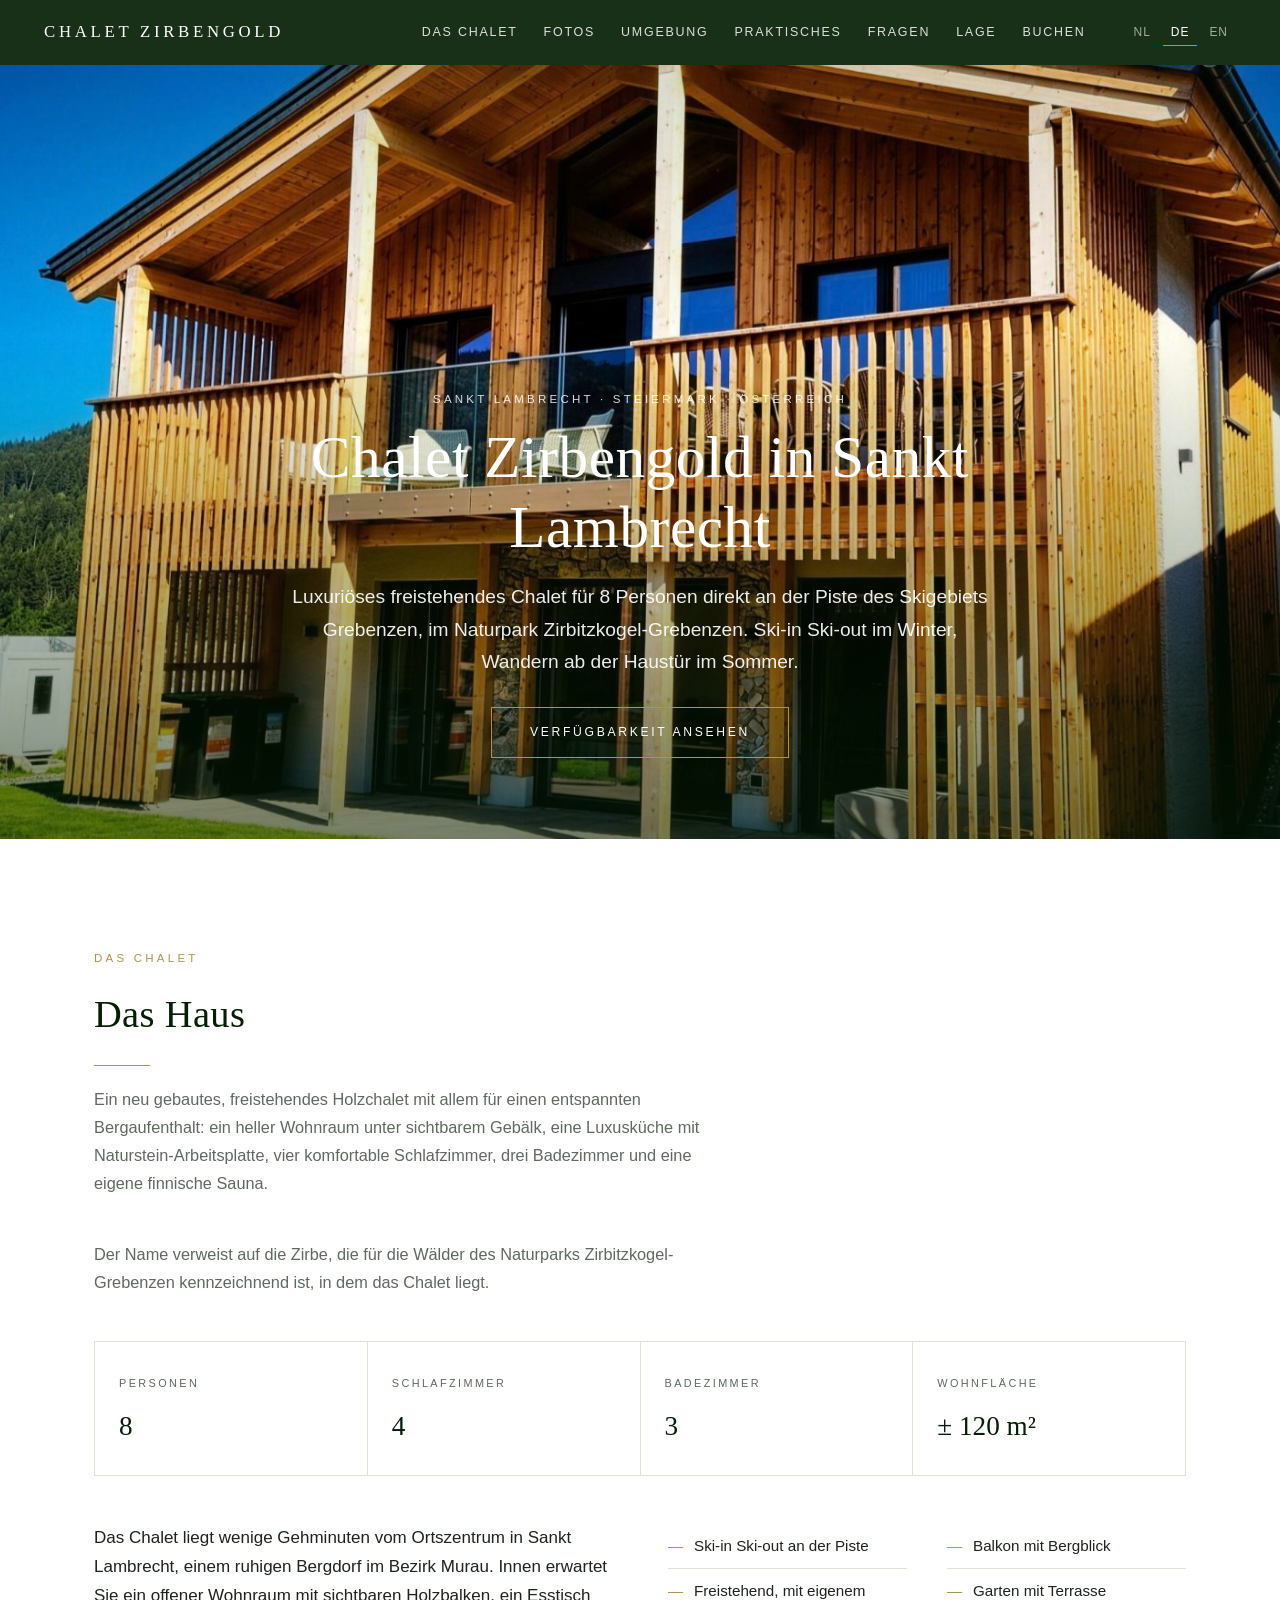
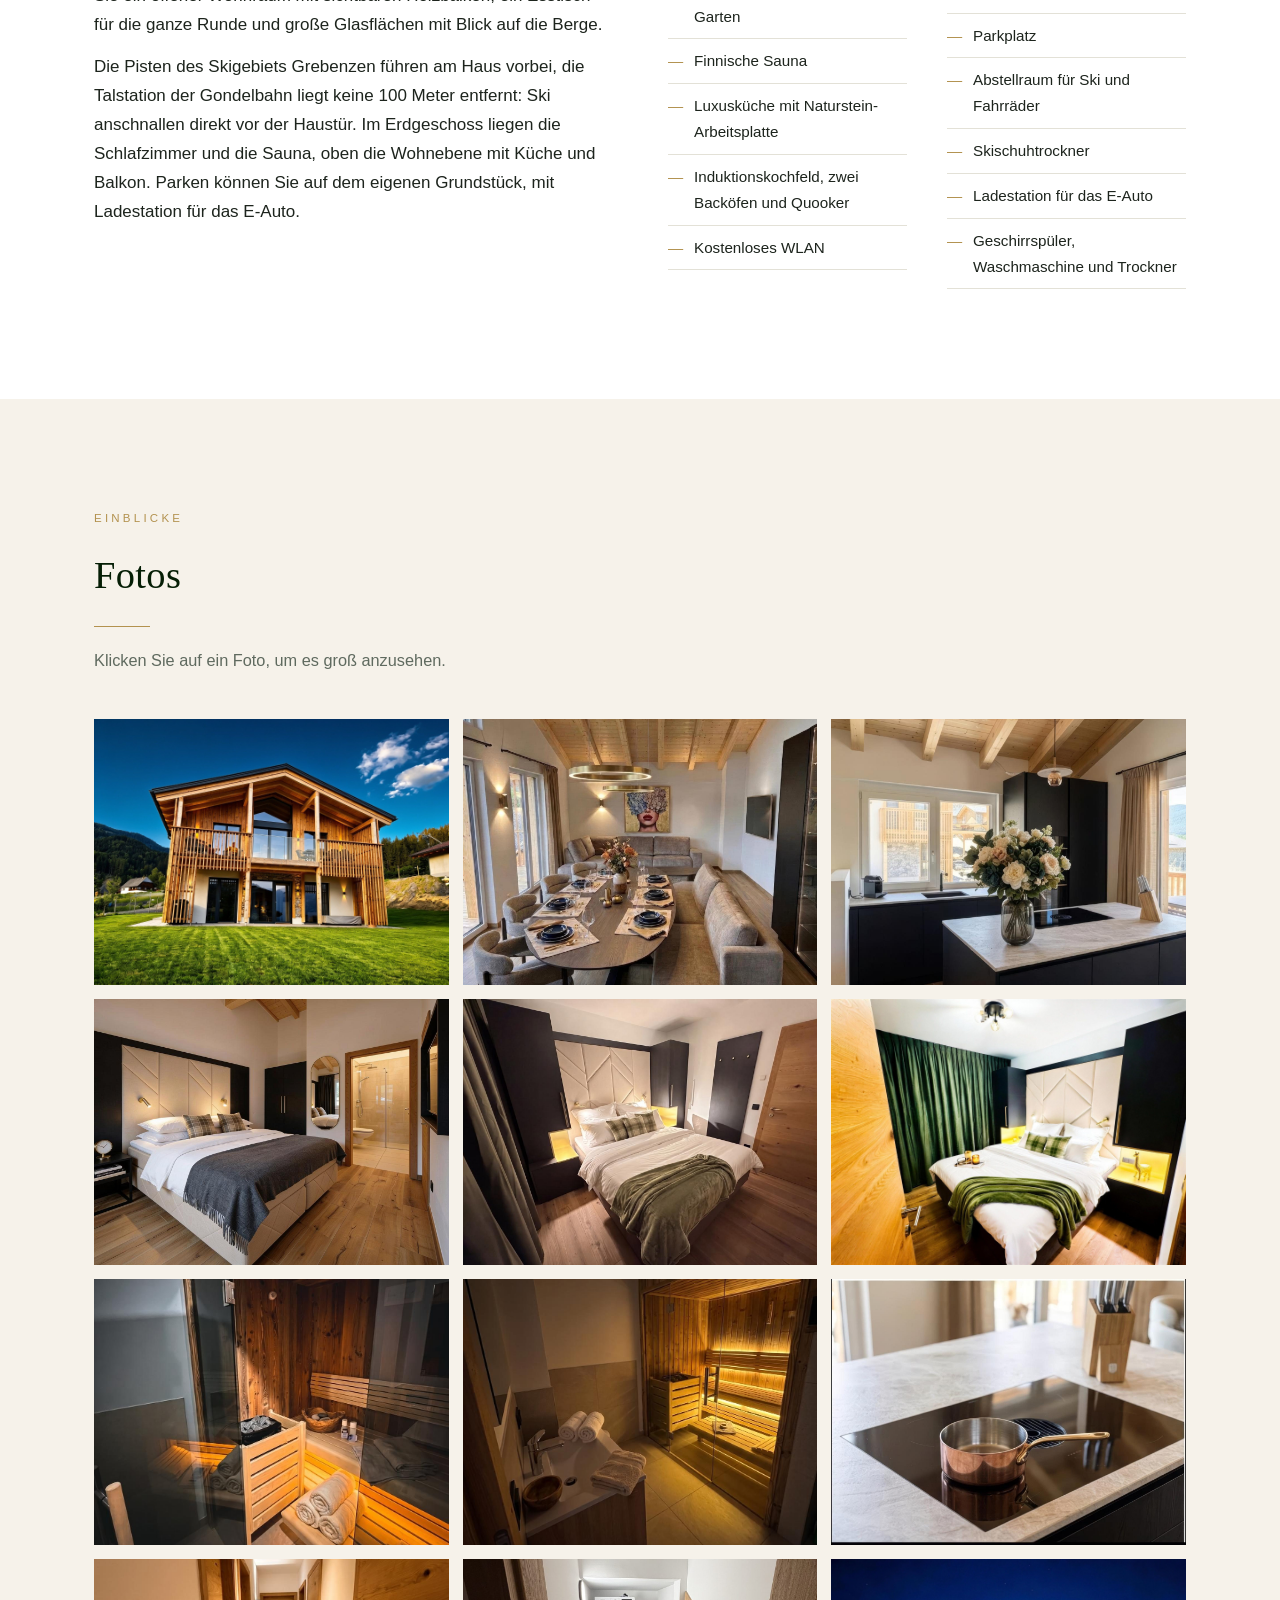
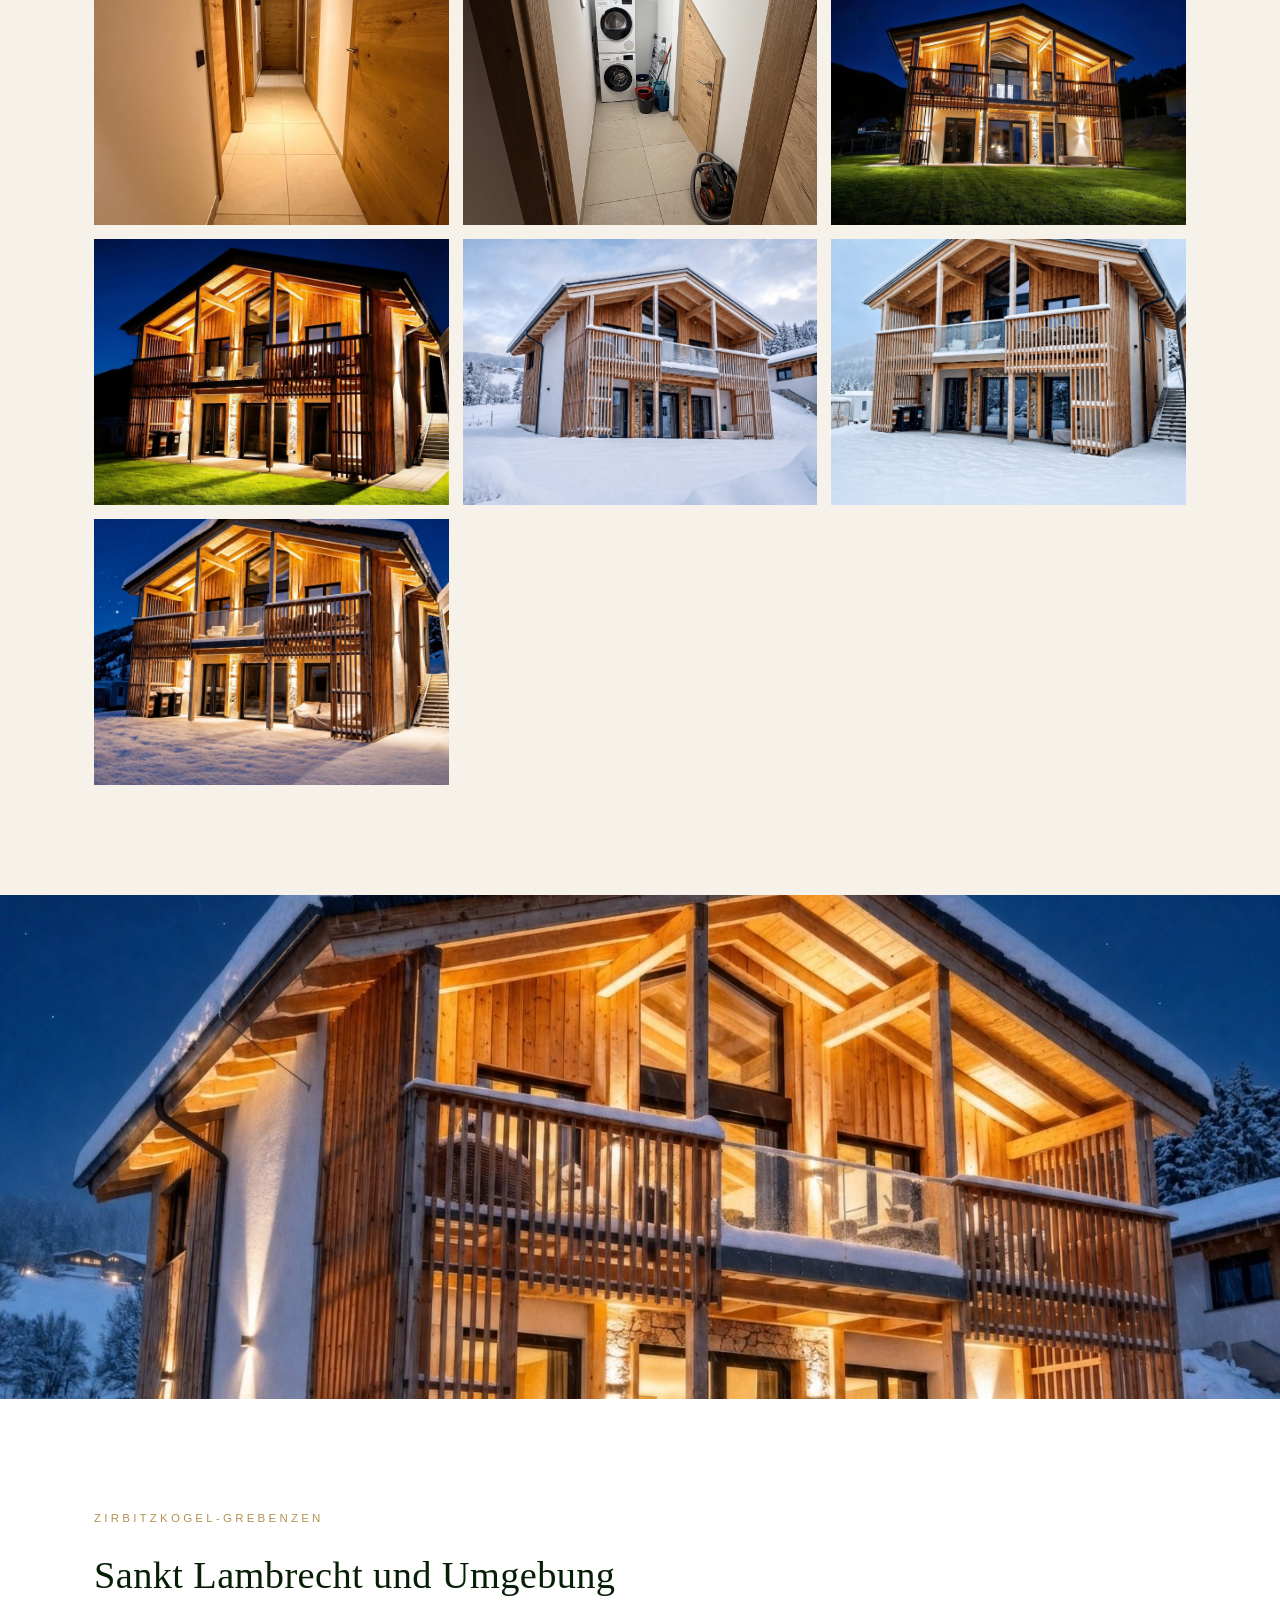
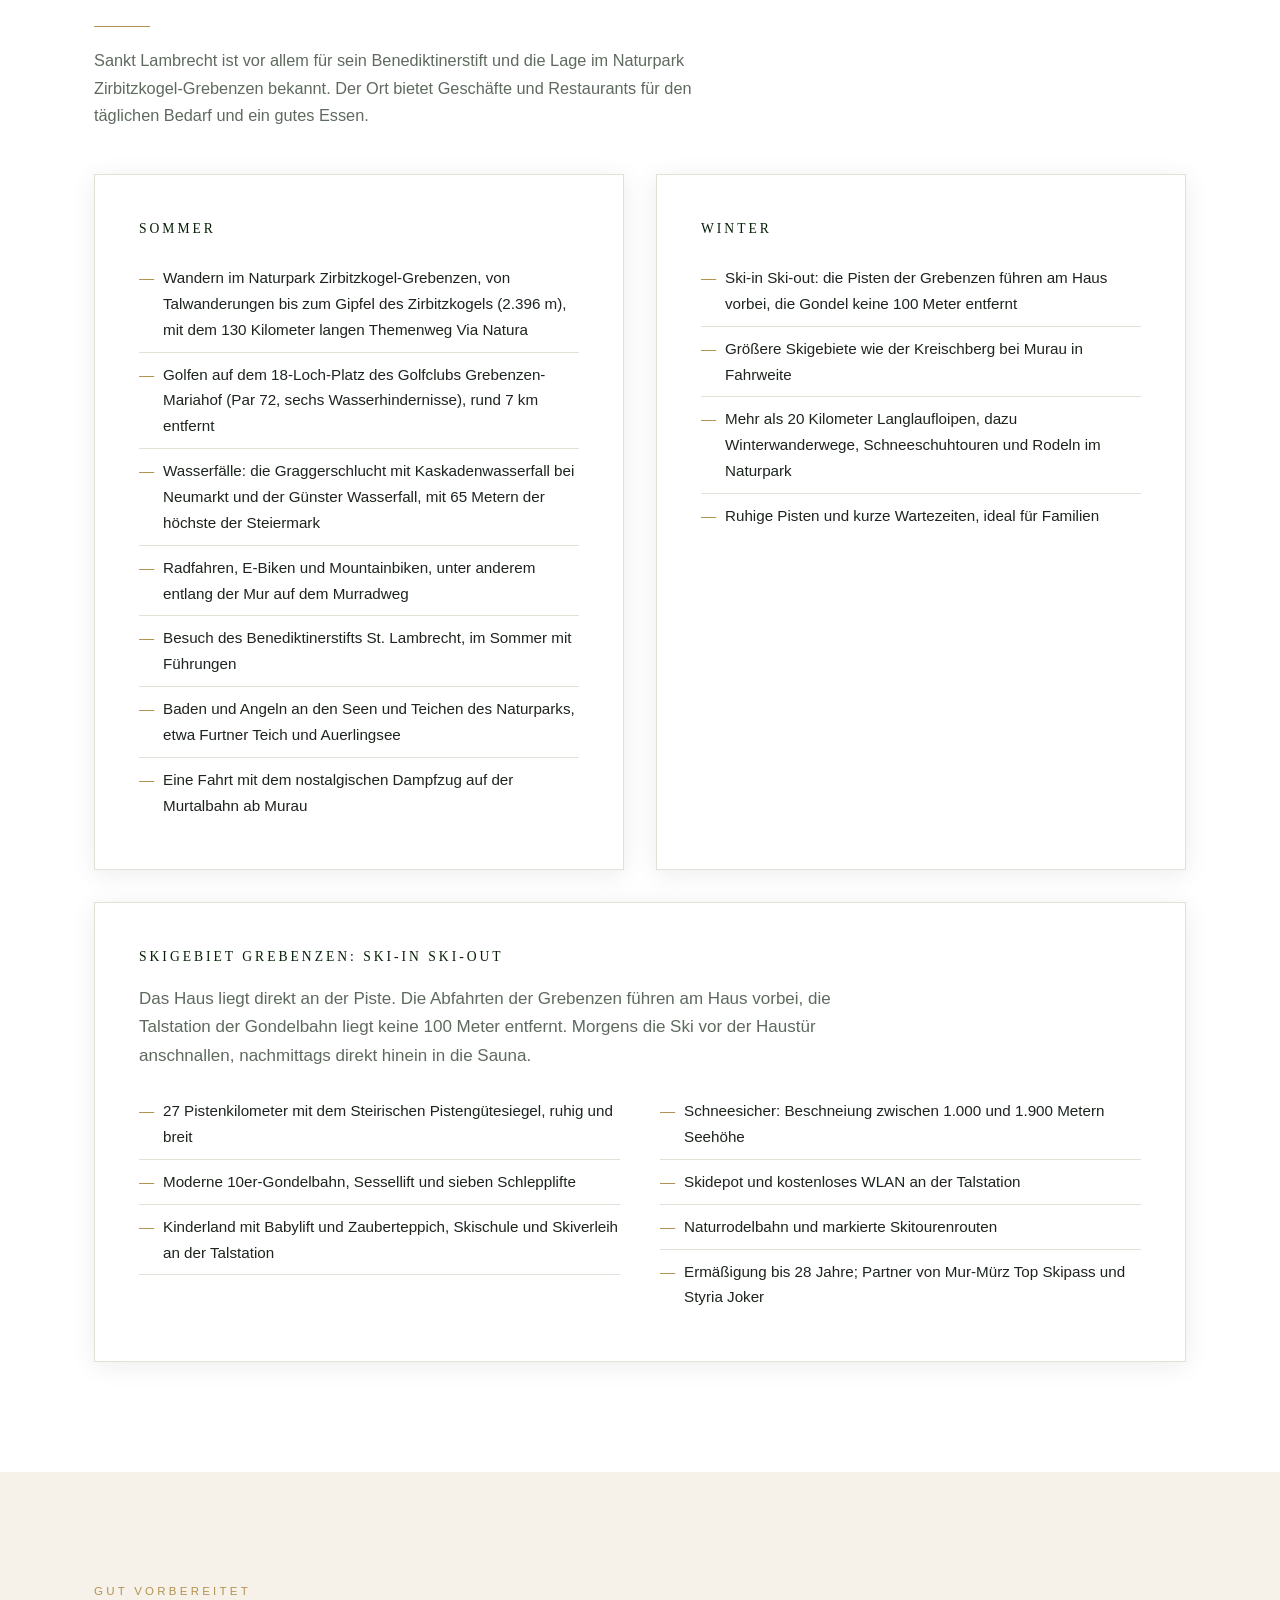
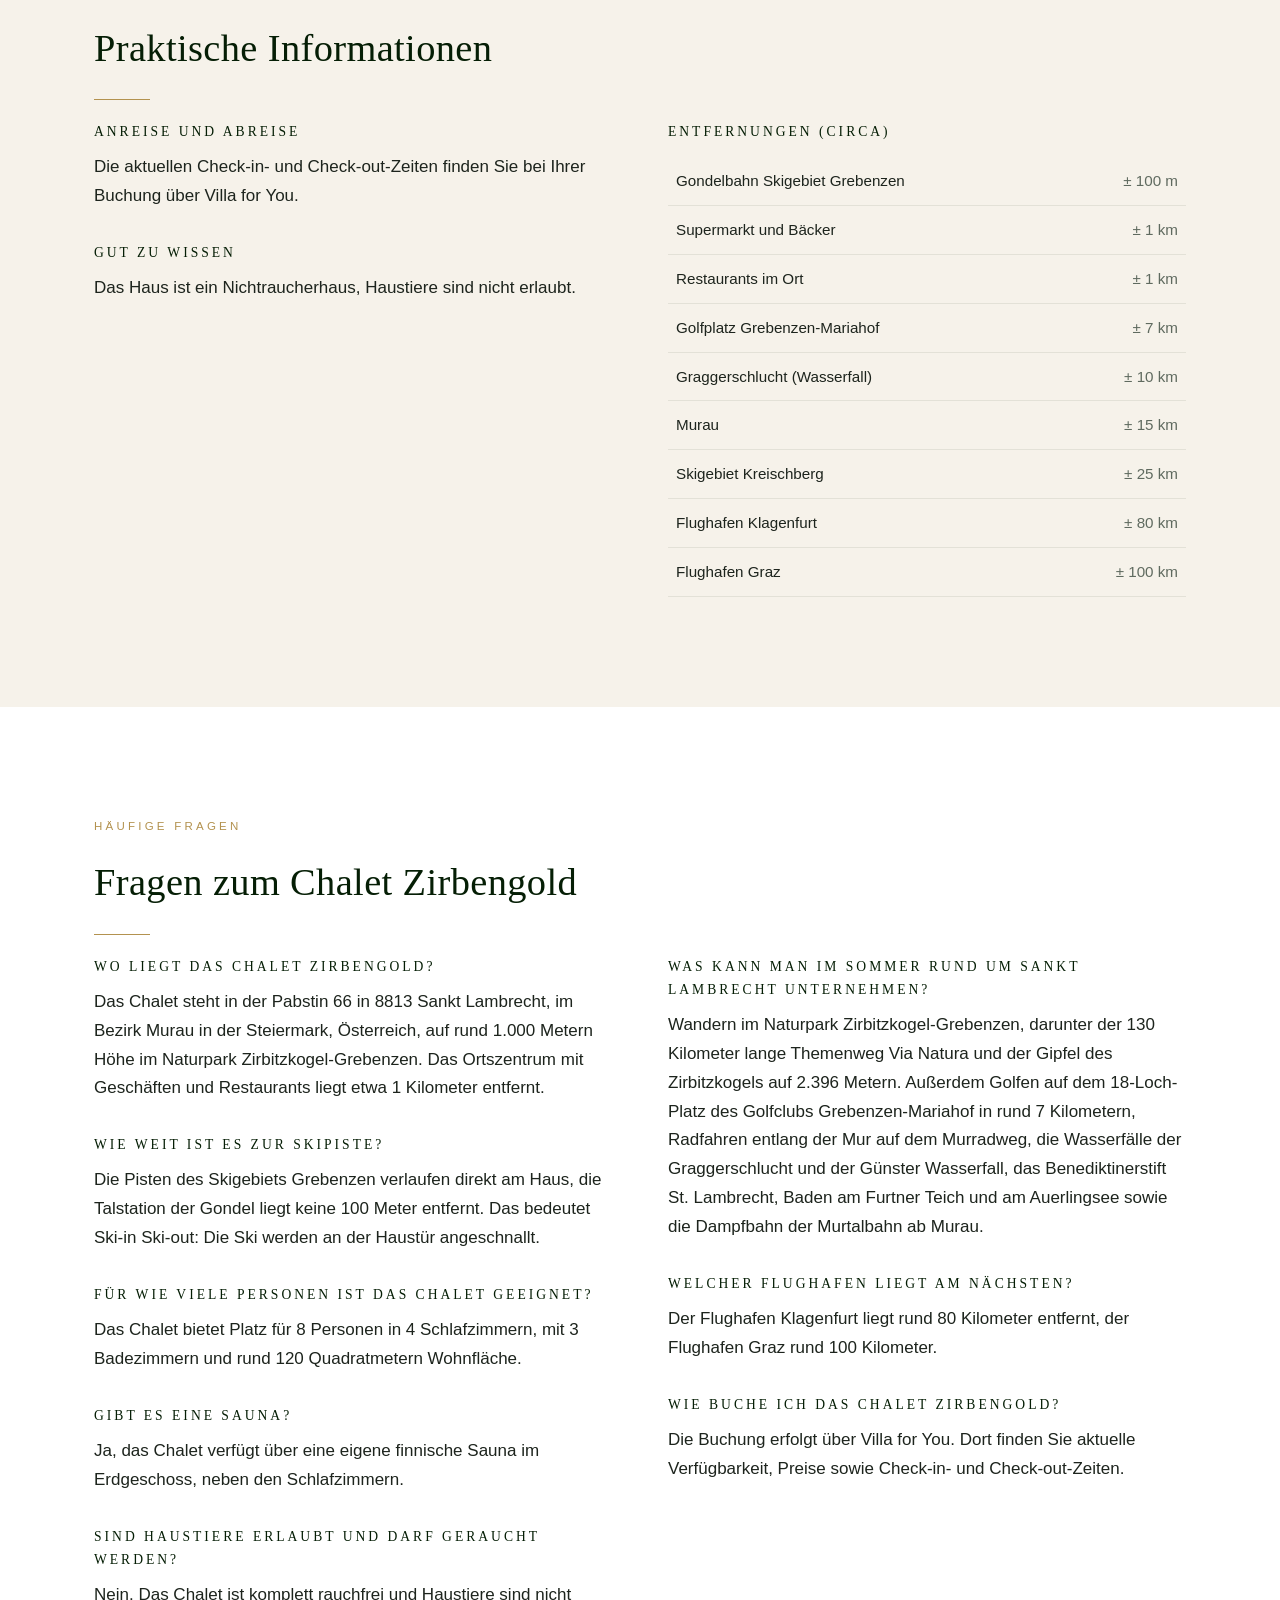
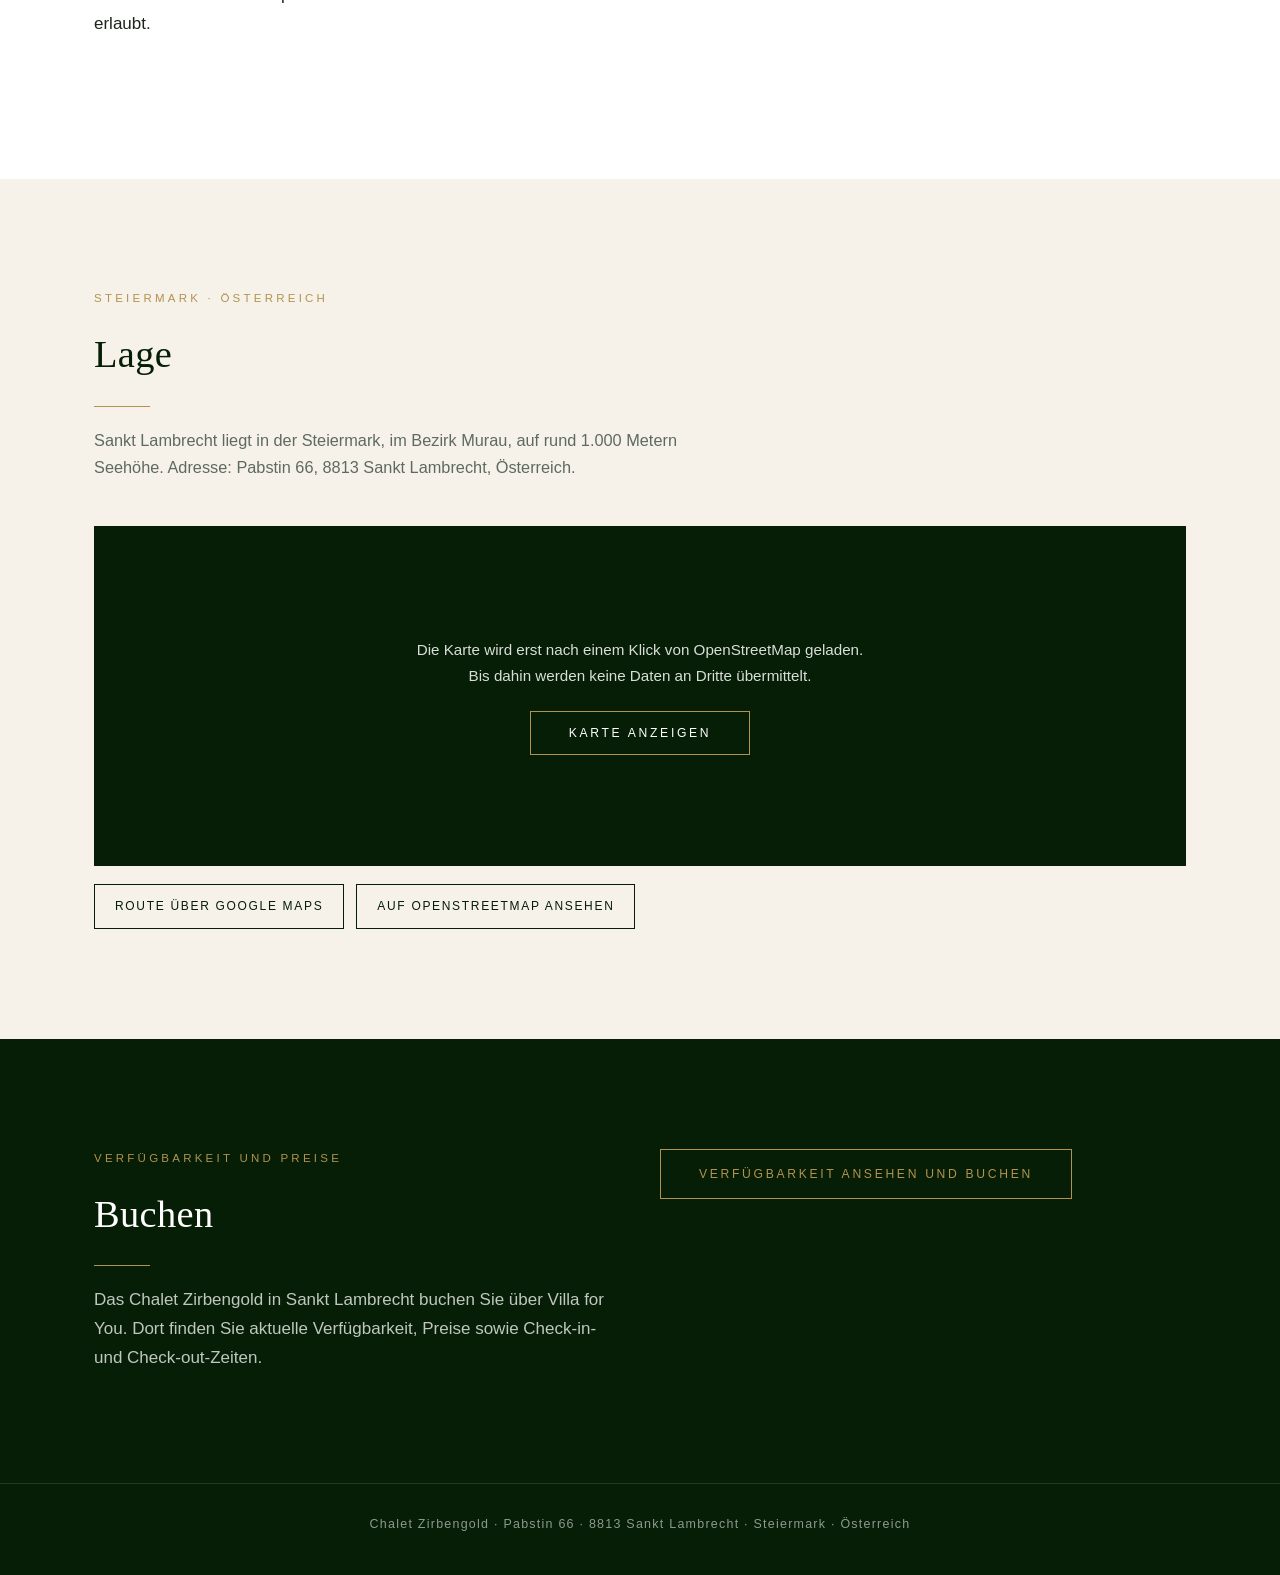
==== commit 3eafc8e7: "Add de.html for Chalet Zirbengold website This HTML file contains the complete structure and content" ====
--- a/de.html
+++ b/de.html
@@ -3,27 +3,250 @@
 <head>
 <meta charset="UTF-8">
 <meta name="viewport" content="width=device-width, initial-scale=1.0">
-<title>Chalet Sankt Lambrecht – Ferienchalet in der Steiermark, Österreich</title>
-<meta name="description" content="Chalet Sankt Lambrecht: neues freistehendes Chalet für 8 Personen, mit finnischer Sauna und Ski-in Ski-out am Skigebiet Grebenzen. Fotos ansehen und buchen.">
+<title>Chalet Zirbengold | Luxus-Ferienchalet in Sankt Lambrecht, Steiermark</title>
+<meta name="description" content="Chalet Zirbengold in Sankt Lambrecht, Steiermark: luxuriöses freistehendes Chalet für 8 Personen mit finnischer Sauna und Ski-in Ski-out am Skigebiet Grebenzen. Jetzt buchen.">
 <link rel="canonical" href="https://chalet-sanktlambrecht.com/de.html">
 <link rel="alternate" hreflang="nl" href="https://chalet-sanktlambrecht.com/">
 <link rel="alternate" hreflang="de" href="https://chalet-sanktlambrecht.com/de.html">
 <link rel="alternate" hreflang="en" href="https://chalet-sanktlambrecht.com/en.html">
 <link rel="alternate" hreflang="x-default" href="https://chalet-sanktlambrecht.com/">
 <link rel="icon" type="image/svg+xml" href="assets/img/favicon.svg">
+<meta name="robots" content="index, follow, max-image-preview:large, max-snippet:-1">
+<meta name="theme-color" content="#1c2b25">
+<meta name="geo.region" content="AT-6">
+<meta name="geo.placename" content="Sankt Lambrecht">
+<meta name="geo.position" content="47.074375;14.313222">
+<meta name="ICBM" content="47.074375, 14.313222">
+
+<meta property="og:type" content="website">
+<meta property="og:site_name" content="Chalet Zirbengold">
+<meta property="og:locale" content="de_DE">
+<meta property="og:locale:alternate" content="nl_NL">
+<meta property="og:locale:alternate" content="en_GB">
+<meta property="og:title" content="Chalet Zirbengold | Luxus-Ferienchalet in Sankt Lambrecht, Steiermark">
+<meta property="og:description" content="Chalet Zirbengold in Sankt Lambrecht, Steiermark: luxuriöses freistehendes Chalet für 8 Personen mit finnischer Sauna und Ski-in Ski-out am Skigebiet Grebenzen. Jetzt buchen.">
+<meta property="og:url" content="https://chalet-sanktlambrecht.com/de.html">
+<meta property="og:image" content="https://chalet-sanktlambrecht.com/assets/img/hero.jpg">
+<meta property="og:image:width" content="1600">
+<meta property="og:image:height" content="1067">
+<meta property="og:image:alt" content="Chalet Zirbengold in Sankt Lambrecht, Steiermark, Holzfassade mit Balkon an einem Sommertag">
+<meta name="twitter:card" content="summary_large_image">
+<meta name="twitter:title" content="Chalet Zirbengold | Luxus-Ferienchalet in Sankt Lambrecht, Steiermark">
+<meta name="twitter:description" content="Chalet Zirbengold in Sankt Lambrecht, Steiermark: luxuriöses freistehendes Chalet für 8 Personen mit finnischer Sauna und Ski-in Ski-out am Skigebiet Grebenzen. Jetzt buchen.">
+<meta name="twitter:image" content="https://chalet-sanktlambrecht.com/assets/img/hero.jpg">
+
+<link rel="preload" as="image" href="assets/img/hero.jpg" fetchpriority="high">
+
+<script type="application/ld+json">
+{
+  "@context": "https://schema.org",
+  "@type": "LodgingBusiness",
+  "@id": "https://chalet-sanktlambrecht.com/#chalet",
+  "name": "Chalet Zirbengold",
+  "url": "https://chalet-sanktlambrecht.com/de.html",
+  "description": "Chalet Zirbengold in Sankt Lambrecht, Steiermark: luxuriöses freistehendes Chalet für 8 Personen mit finnischer Sauna und Ski-in Ski-out am Skigebiet Grebenzen. Jetzt buchen.",
+  "image": [
+    "https://chalet-sanktlambrecht.com/assets/img/hero.jpg",
+    "https://chalet-sanktlambrecht.com/assets/img/aanzicht-1.jpg",
+    "https://chalet-sanktlambrecht.com/assets/img/woonkamer.jpg",
+    "https://chalet-sanktlambrecht.com/assets/img/keuken-1.jpg",
+    "https://chalet-sanktlambrecht.com/assets/img/master-bedroom.jpg",
+    "https://chalet-sanktlambrecht.com/assets/img/sauna-1.jpg",
+    "https://chalet-sanktlambrecht.com/assets/img/winter-dag-2.jpg",
+    "https://chalet-sanktlambrecht.com/assets/img/aanzicht-nacht-2.jpg"
+  ],
+  "petsAllowed": false,
+  "smokingAllowed": false,
+  "numberOfRooms": 4,
+  "starRating": {
+    "@type": "Rating",
+    "ratingValue": "4"
+  },
+  "address": {
+    "@type": "PostalAddress",
+    "streetAddress": "Pabstin 66",
+    "postalCode": "8813",
+    "addressLocality": "Sankt Lambrecht",
+    "addressRegion": "Steiermark",
+    "addressCountry": "AT"
+  },
+  "geo": {
+    "@type": "GeoCoordinates",
+    "latitude": 47.074375,
+    "longitude": 14.313222
+  },
+  "hasMap": "https://www.openstreetmap.org/?mlat=47.074375&mlon=14.313222#map=16/47.074375/14.313222",
+  "containedInPlace": {
+    "@type": "Place",
+    "name": "Naturpark Zirbitzkogel-Grebenzen, Bezirk Murau, Steiermark"
+  },
+  "amenityFeature": [
+    {
+      "@type": "LocationFeatureSpecification",
+      "name": "Ski-in ski-out",
+      "value": true
+    },
+    {
+      "@type": "LocationFeatureSpecification",
+      "name": "Finse sauna",
+      "value": true
+    },
+    {
+      "@type": "LocationFeatureSpecification",
+      "name": "Gratis wifi",
+      "value": true
+    },
+    {
+      "@type": "LocationFeatureSpecification",
+      "name": "Balkon met bergzicht",
+      "value": true
+    },
+    {
+      "@type": "LocationFeatureSpecification",
+      "name": "Tuin met terras",
+      "value": true
+    },
+    {
+      "@type": "LocationFeatureSpecification",
+      "name": "Parkeerplaats op eigen terrein",
+      "value": true
+    },
+    {
+      "@type": "LocationFeatureSpecification",
+      "name": "Laadpaal elektrische auto",
+      "value": true
+    },
+    {
+      "@type": "LocationFeatureSpecification",
+      "name": "Skiberging en skischoenendroger",
+      "value": true
+    },
+    {
+      "@type": "LocationFeatureSpecification",
+      "name": "Vaatwasser",
+      "value": true
+    },
+    {
+      "@type": "LocationFeatureSpecification",
+      "name": "Wasmachine en droger",
+      "value": true
+    },
+    {
+      "@type": "LocationFeatureSpecification",
+      "name": "Luxe keuken met twee ovens en Quooker",
+      "value": true
+    }
+  ],
+  "occupancy": {
+    "@type": "QuantitativeValue",
+    "maxValue": 8,
+    "unitText": "personen"
+  },
+  "potentialAction": {
+    "@type": "ReserveAction",
+    "target": {
+      "@type": "EntryPoint",
+      "urlTemplate": "https://www.villaforyou.com/ho-20108/AT.8813.41"
+    },
+    "result": {
+      "@type": "LodgingReservation",
+      "name": "Buchung Chalet Zirbengold"
+    }
+  },
+  "nearbyAttractions": "Skigebied Grebenzen, Stift St. Lambrecht, Furtner Teich, Graggerschlucht",
+  "alternateName": "Chalet Zirbengold Sankt Lambrecht",
+  "slogan": "Luxuriöses freistehendes Chalet für 8 Personen direkt an der Piste des Skigebiets Grebenzen, im Naturpark Zirbitzkogel-Grebenzen. Ski-in Ski-out im Winter, Wandern ab der Haustür im Sommer.",
+  "keywords": "chalet Sankt Lambrecht, vakantiechalet Steiermark, ski-in ski-out Grebenzen, chalet met sauna Oostenrijk, Naturpark Zirbitzkogel-Grebenzen, Murau"
+}
+</script>
+
+<script type="application/ld+json">
+{
+  "@context": "https://schema.org",
+  "@type": "FAQPage",
+  "mainEntity": [
+    {
+      "@type": "Question",
+      "name": "Wo liegt das Chalet Zirbengold?",
+      "acceptedAnswer": {
+        "@type": "Answer",
+        "text": "Das Chalet steht in der Pabstin 66 in 8813 Sankt Lambrecht, im Bezirk Murau in der Steiermark, Österreich, auf rund 1.000 Metern Höhe im Naturpark Zirbitzkogel-Grebenzen. Das Ortszentrum mit Geschäften und Restaurants liegt etwa 1 Kilometer entfernt."
+      }
+    },
+    {
+      "@type": "Question",
+      "name": "Wie weit ist es zur Skipiste?",
+      "acceptedAnswer": {
+        "@type": "Answer",
+        "text": "Die Pisten des Skigebiets Grebenzen verlaufen direkt am Haus, die Talstation der Gondel liegt keine 100 Meter entfernt. Das bedeutet Ski-in Ski-out: Die Ski werden an der Haustür angeschnallt."
+      }
+    },
+    {
+      "@type": "Question",
+      "name": "Für wie viele Personen ist das Chalet geeignet?",
+      "acceptedAnswer": {
+        "@type": "Answer",
+        "text": "Das Chalet bietet Platz für 8 Personen in 4 Schlafzimmern, mit 3 Badezimmern und rund 120 Quadratmetern Wohnfläche."
+      }
+    },
+    {
+      "@type": "Question",
+      "name": "Gibt es eine Sauna?",
+      "acceptedAnswer": {
+        "@type": "Answer",
+        "text": "Ja, das Chalet verfügt über eine eigene finnische Sauna im Erdgeschoss, neben den Schlafzimmern."
+      }
+    },
+    {
+      "@type": "Question",
+      "name": "Sind Haustiere erlaubt und darf geraucht werden?",
+      "acceptedAnswer": {
+        "@type": "Answer",
+        "text": "Nein. Das Chalet ist komplett rauchfrei und Haustiere sind nicht erlaubt."
+      }
+    },
+    {
+      "@type": "Question",
+      "name": "Was kann man im Sommer rund um Sankt Lambrecht unternehmen?",
+      "acceptedAnswer": {
+        "@type": "Answer",
+        "text": "Wandern im Naturpark Zirbitzkogel-Grebenzen, darunter der 130 Kilometer lange Themenweg Via Natura und der Gipfel des Zirbitzkogels auf 2.396 Metern. Außerdem Golfen auf dem 18-Loch-Platz des Golfclubs Grebenzen-Mariahof in rund 7 Kilometern, Radfahren entlang der Mur auf dem Murradweg, die Wasserfälle der Graggerschlucht und der Günster Wasserfall, das Benediktinerstift St. Lambrecht, Baden am Furtner Teich und am Auerlingsee sowie die Dampfbahn der Murtalbahn ab Murau."
+      }
+    },
+    {
+      "@type": "Question",
+      "name": "Welcher Flughafen liegt am nächsten?",
+      "acceptedAnswer": {
+        "@type": "Answer",
+        "text": "Der Flughafen Klagenfurt liegt rund 80 Kilometer entfernt, der Flughafen Graz rund 100 Kilometer."
+      }
+    },
+    {
+      "@type": "Question",
+      "name": "Wie buche ich das Chalet Zirbengold?",
+      "acceptedAnswer": {
+        "@type": "Answer",
+        "text": "Die Buchung erfolgt über Villa for You. Dort finden Sie aktuelle Verfügbarkeit, Preise sowie Check-in- und Check-out-Zeiten."
+      }
+    }
+  ]
+}
+</script>
+
 <link rel="stylesheet" href="assets/style.css">
 </head>
 <body>
 
 <header class="site-header">
   <div class="nav-bar">
-    <a class="brand" href="#top">Chalet Sankt Lambrecht</a>
+    <a class="brand" href="#top">Chalet Zirbengold</a>
     <button class="menu-toggle" aria-expanded="false" aria-controls="hoofdnav" aria-label="Menü">Menü</button>
     <nav class="main-nav" id="hoofdnav">
       <a href="#woning">Das Chalet</a>
       <a href="#fotos">Fotos</a>
       <a href="#omgeving">Umgebung</a>
       <a href="#praktisch">Praktisches</a>
+      <a href="#faq">Fragen</a>
       <a href="#locatie">Lage</a>
       <a href="#contact">Buchen</a>
       <div class="lang-switch" role="group" aria-label="Sprachauswahl">
@@ -37,7 +260,7 @@
 
 <div class="hero" id="top">
   <div class="hero-slides">
-    <img class="hero-img actief" src="assets/img/hero.jpg" alt="Das Chalet in Sankt Lambrecht an einem Sommertag, mit Holzfassade und Balkon">
+    <img class="hero-img actief" src="assets/img/hero.jpg" fetchpriority="high" alt="Das Chalet in Sankt Lambrecht an einem Sommertag, mit Holzfassade und Balkon">
     <img class="hero-img" src="assets/img/aanzicht-3.jpg" alt="Rückseite des Chalets mit Balkon und Terrasse" loading="lazy">
     <img class="hero-img" src="assets/img/aanzicht-nacht-2.jpg" alt="Das Chalet am Abend, warm beleuchtet" loading="lazy">
     <img class="hero-img" src="assets/img/winter-dag-2.jpg" alt="Das Chalet im Winterschnee" loading="lazy">
@@ -45,9 +268,9 @@
   </div>
   <div class="hero-overlay">
     <div class="inner">
-      <span class="eyebrow">Sankt Lambrecht · Steiermark</span>
-      <h1>Hohe Berge. Stille Täler.<br>Zuhause in Sankt Lambrecht.</h1>
-      <p>Neues Chalet direkt an der Piste der Grebenzen: Ski-in Ski-out im Winter, Wandern ab der Haustür im Sommer.</p>
+      <span class="eyebrow">Sankt Lambrecht · Steiermark · Österreich</span>
+      <h1>Chalet Zirbengold in Sankt Lambrecht</h1>
+      <p>Luxuriöses freistehendes Chalet für 8 Personen direkt an der Piste des Skigebiets Grebenzen, im Naturpark Zirbitzkogel-Grebenzen. Ski-in Ski-out im Winter, Wandern ab der Haustür im Sommer.</p>
       <a class="knop" href="#contact">Verfügbarkeit ansehen</a>
     </div>
   </div>
@@ -58,6 +281,7 @@
     <span class="eyebrow">Das Chalet</span>
     <h2>Das Haus</h2>
     <p class="sectie-intro">Ein neu gebautes, freistehendes Holzchalet mit allem für einen entspannten Bergaufenthalt: ein heller Wohnraum unter sichtbarem Gebälk, eine Luxusküche mit Naturstein-Arbeitsplatte, vier komfortable Schlafzimmer, drei Badezimmer und eine eigene finnische Sauna.</p>
+    <p class="sectie-intro" style="margin-top:10px;">Der Name verweist auf die Zirbe, die für die Wälder des Naturparks Zirbitzkogel-Grebenzen kennzeichnend ist, in dem das Chalet liegt.</p>
 
     <div class="kenmerken">
       <div class="kenmerk"><span class="label">Personen</span><div class="waarde">8</div></div>
@@ -201,6 +425,51 @@
   </div>
 </section>
 
+<section id="faq">
+  <div class="container">
+    <span class="eyebrow">Häufige Fragen</span>
+    <h2>Fragen zum Chalet Zirbengold</h2>
+    <div class="twee-kolommen">
+      <div>
+        <div class="praktisch-blok">
+          <h3>Wo liegt das Chalet Zirbengold?</h3>
+          <p>Das Chalet steht in der Pabstin 66 in 8813 Sankt Lambrecht, im Bezirk Murau in der Steiermark, Österreich, auf rund 1.000 Metern Höhe im Naturpark Zirbitzkogel-Grebenzen. Das Ortszentrum mit Geschäften und Restaurants liegt etwa 1 Kilometer entfernt.</p>
+        </div>
+        <div class="praktisch-blok">
+          <h3>Wie weit ist es zur Skipiste?</h3>
+          <p>Die Pisten des Skigebiets Grebenzen verlaufen direkt am Haus, die Talstation der Gondel liegt keine 100 Meter entfernt. Das bedeutet Ski-in Ski-out: Die Ski werden an der Haustür angeschnallt.</p>
+        </div>
+        <div class="praktisch-blok">
+          <h3>Für wie viele Personen ist das Chalet geeignet?</h3>
+          <p>Das Chalet bietet Platz für 8 Personen in 4 Schlafzimmern, mit 3 Badezimmern und rund 120 Quadratmetern Wohnfläche.</p>
+        </div>
+        <div class="praktisch-blok">
+          <h3>Gibt es eine Sauna?</h3>
+          <p>Ja, das Chalet verfügt über eine eigene finnische Sauna im Erdgeschoss, neben den Schlafzimmern.</p>
+        </div>
+        <div class="praktisch-blok">
+          <h3>Sind Haustiere erlaubt und darf geraucht werden?</h3>
+          <p>Nein. Das Chalet ist komplett rauchfrei und Haustiere sind nicht erlaubt.</p>
+        </div>
+      </div>
+      <div>
+        <div class="praktisch-blok">
+          <h3>Was kann man im Sommer rund um Sankt Lambrecht unternehmen?</h3>
+          <p>Wandern im Naturpark Zirbitzkogel-Grebenzen, darunter der 130 Kilometer lange Themenweg Via Natura und der Gipfel des Zirbitzkogels auf 2.396 Metern. Außerdem Golfen auf dem 18-Loch-Platz des Golfclubs Grebenzen-Mariahof in rund 7 Kilometern, Radfahren entlang der Mur auf dem Murradweg, die Wasserfälle der Graggerschlucht und der Günster Wasserfall, das Benediktinerstift St. Lambrecht, Baden am Furtner Teich und am Auerlingsee sowie die Dampfbahn der Murtalbahn ab Murau.</p>
+        </div>
+        <div class="praktisch-blok">
+          <h3>Welcher Flughafen liegt am nächsten?</h3>
+          <p>Der Flughafen Klagenfurt liegt rund 80 Kilometer entfernt, der Flughafen Graz rund 100 Kilometer.</p>
+        </div>
+        <div class="praktisch-blok">
+          <h3>Wie buche ich das Chalet Zirbengold?</h3>
+          <p>Die Buchung erfolgt über Villa for You. Dort finden Sie aktuelle Verfügbarkeit, Preise sowie Check-in- und Check-out-Zeiten.</p>
+        </div>
+      </div>
+    </div>
+  </div>
+</section>
+
 <section id="locatie">
   <div class="container">
     <span class="eyebrow">Steiermark · Österreich</span>
@@ -225,7 +494,7 @@
       <div>
         <span class="eyebrow">Verfügbarkeit und Preise</span>
         <h2>Buchen</h2>
-        <p style="margin-top:8px;">Das Chalet Sankt Lambrecht buchen Sie über Villa for You. Dort finden Sie aktuelle Verfügbarkeit, Preise sowie Check-in- und Check-out-Zeiten.</p>
+        <p style="margin-top:8px;">Das Chalet Zirbengold in Sankt Lambrecht buchen Sie über Villa for You. Dort finden Sie aktuelle Verfügbarkeit, Preise sowie Check-in- und Check-out-Zeiten.</p>
       </div>
       <div class="boek-kolom">
         <a class="knop" href="http://www.villaforyou.com/ho-20108/AT.8813.41" target="_blank" rel="noopener">Verfügbarkeit ansehen und buchen</a>
@@ -236,7 +505,7 @@
 
 <footer>
   <div class="container">
-    <p>Chalet Sankt Lambrecht · Pabstin 66 · 8813 Sankt Lambrecht · Steiermark · Österreich</p>
+    <p>Chalet Zirbengold · Pabstin 66 · 8813 Sankt Lambrecht · Steiermark · Österreich</p>
   </div>
 </footer>
 
